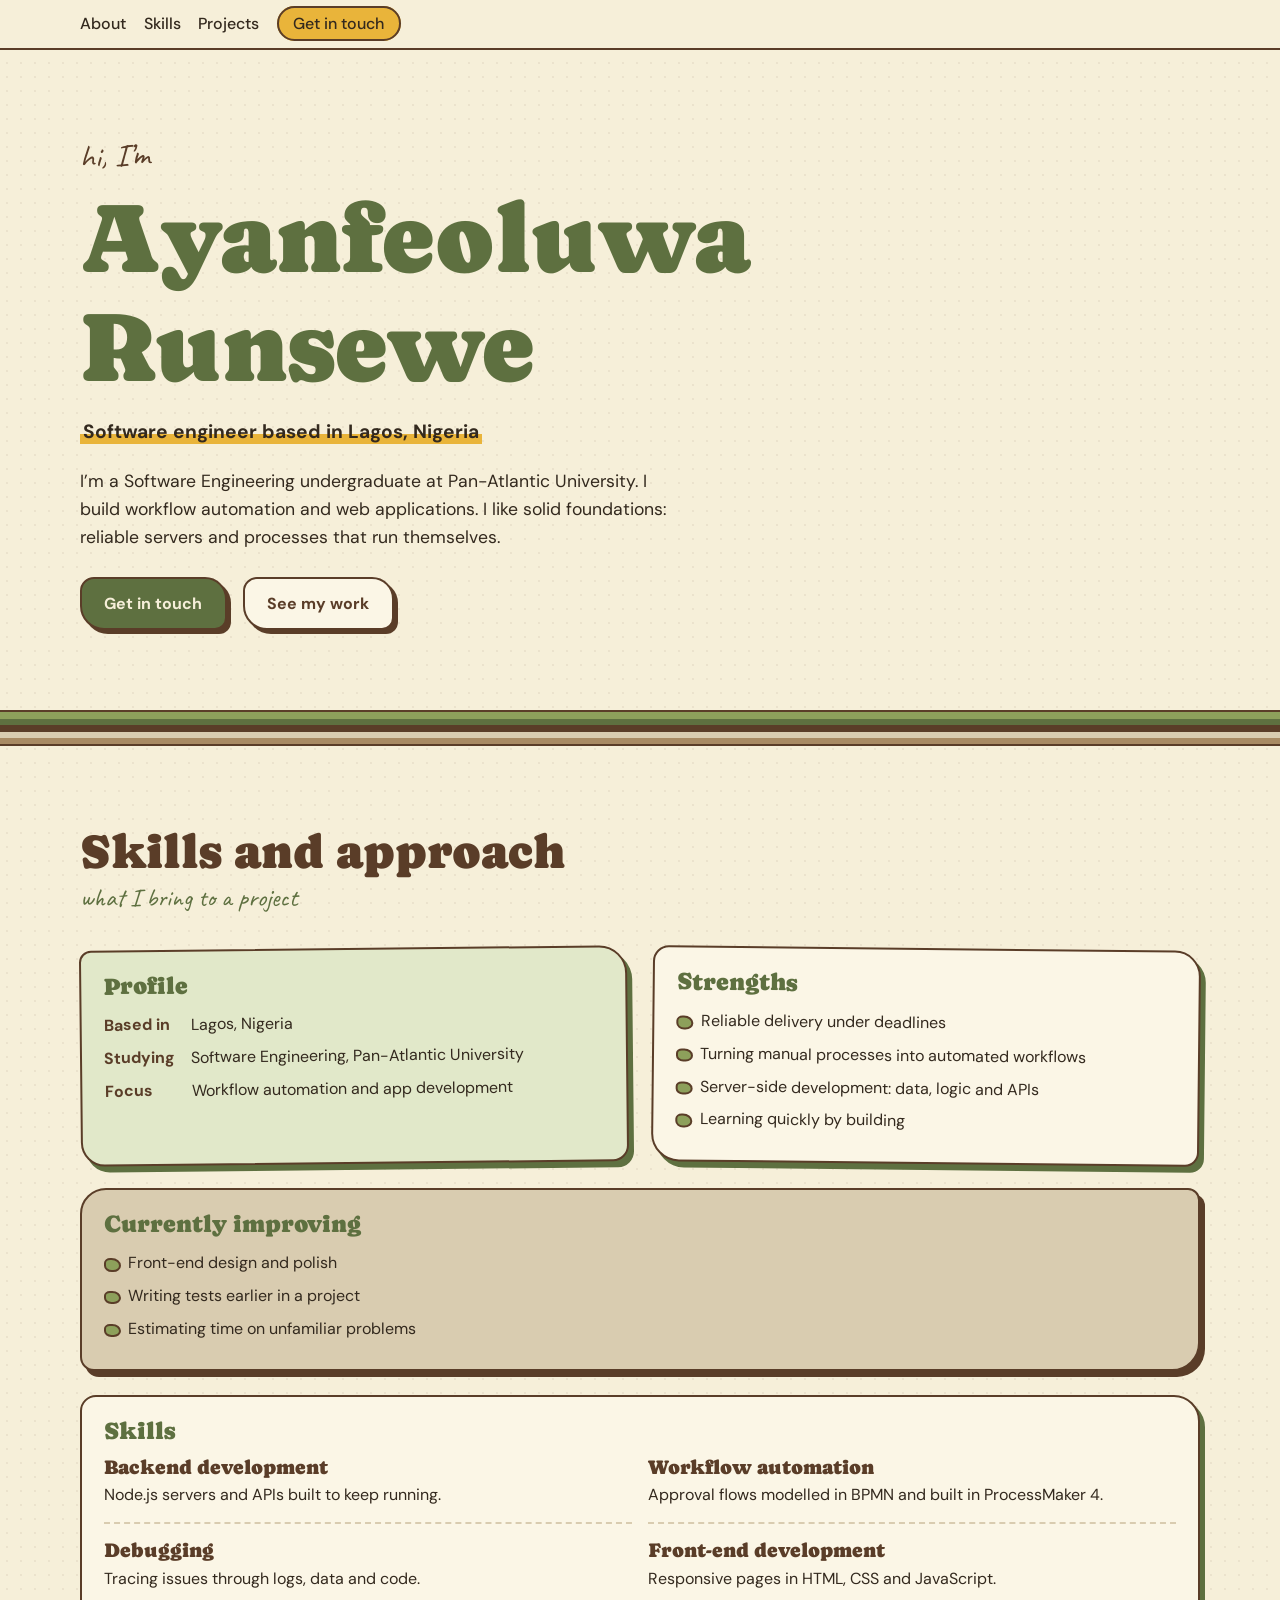
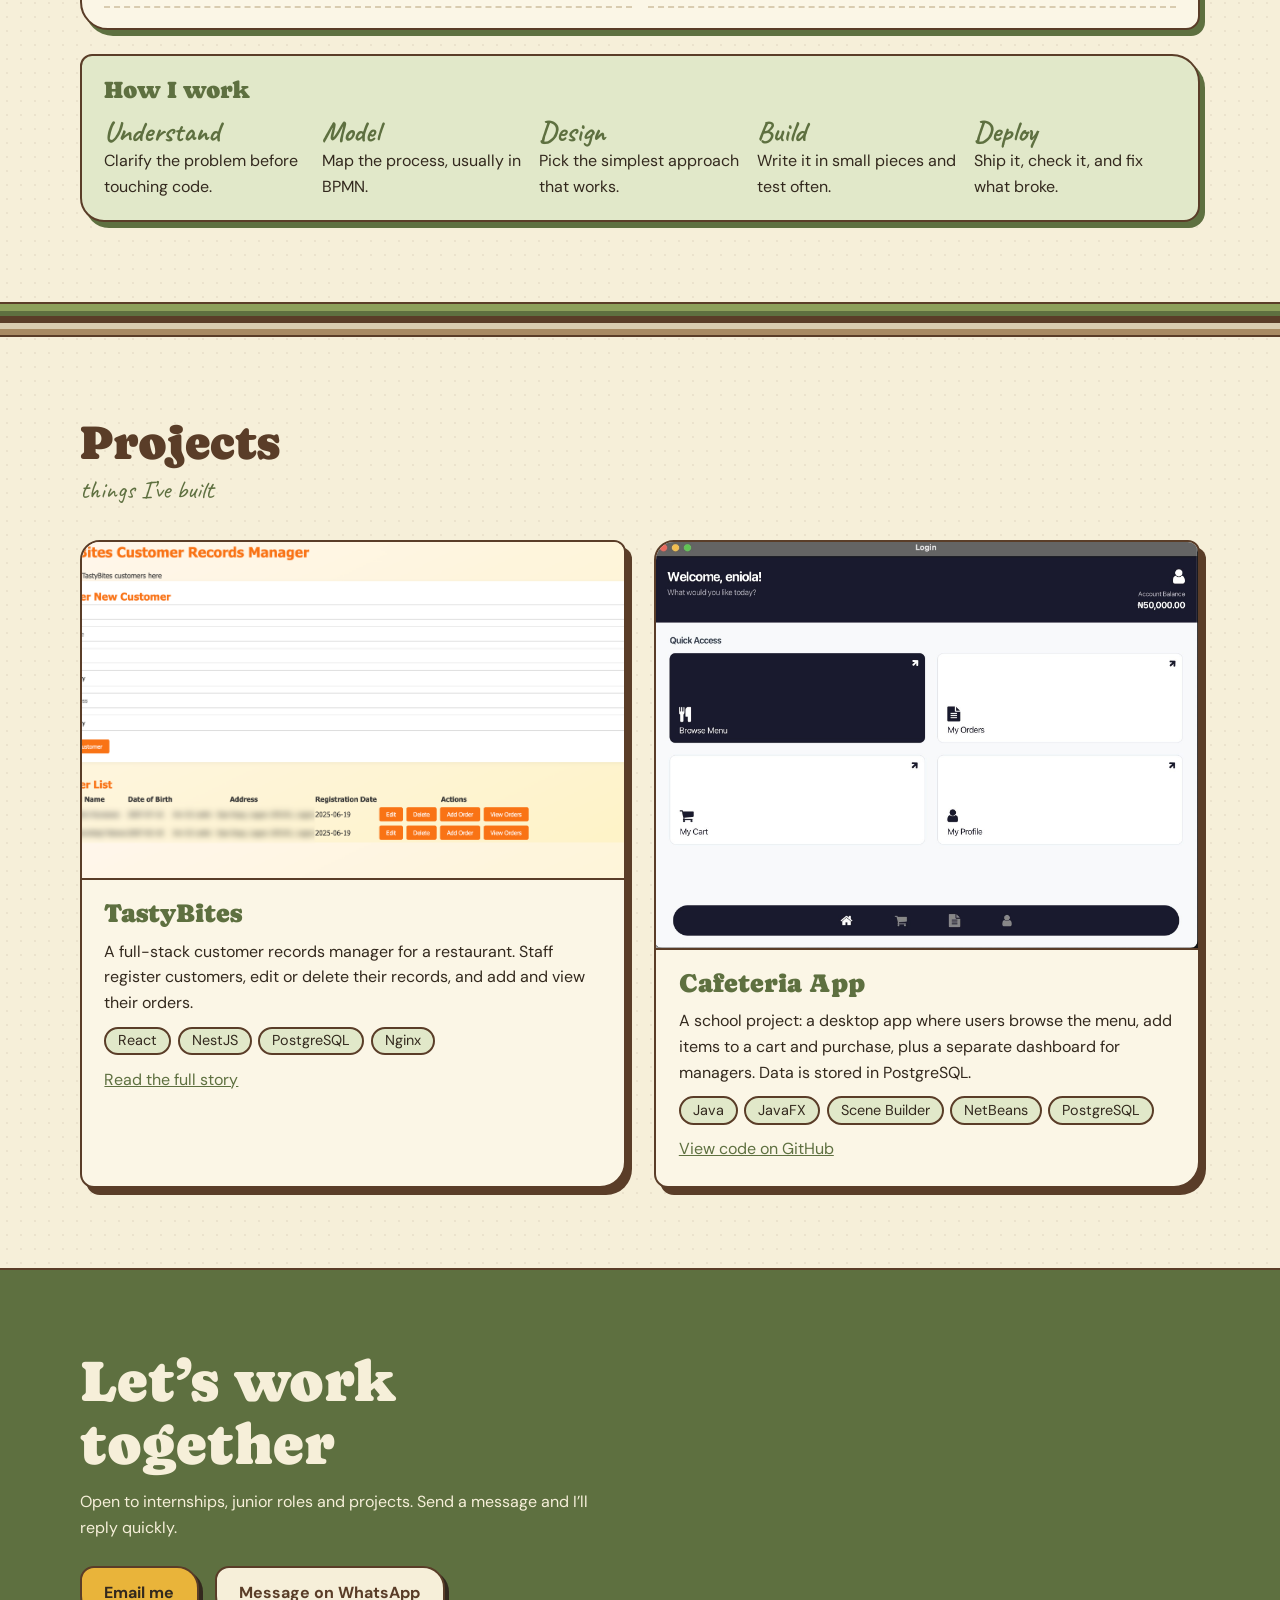
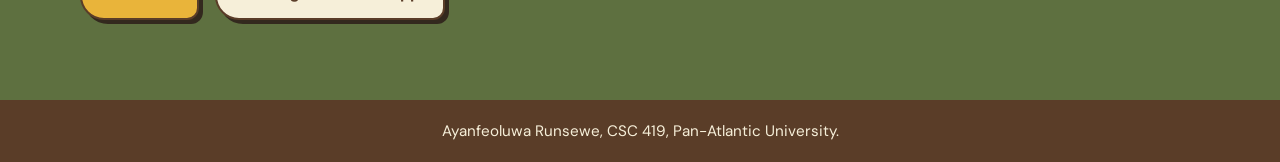
==== index.html @ df0db6f9 "Add project screenshots and update projects" ====
<!DOCTYPE html>
<html lang="en">
<head>
  <meta charset="UTF-8">
  <meta name="viewport" content="width=device-width, initial-scale=1.0">
  <title>Ayanfeoluwa Runsewe | Portfolio</title>
  <link rel="preconnect" href="https://fonts.googleapis.com">
  <link rel="preconnect" href="https://fonts.gstatic.com" crossorigin>
  <link href="https://fonts.googleapis.com/css2?family=Caprasimo&family=Caveat:wght@500;700&family=DM+Sans:wght@400;500;700&display=swap" rel="stylesheet">
  <link rel="stylesheet" href="css/style.css">
</head>
<body>
  <header class="site-header">
    <nav class="nav" aria-label="Main">
      <ul>
        <li><a href="#about">About</a></li>
        <li><a href="#skills">Skills</a></li>
        <li><a href="#projects">Projects</a></li>
        <li><a class="nav-cta" href="#contact">Get in touch</a></li>
      </ul>
    </nav>
  </header>

  <main id="top">
    <section id="about" class="hero">
      <p class="note">hi, I’m</p>
      <h1>Ayanfeoluwa Runsewe</h1>
      <p class="role"><span>Software engineer based in Lagos, Nigeria</span></p>
      <p class="lede">
        I’m a Software Engineering undergraduate at Pan-Atlantic University.
        I build workflow automation and web applications. I like solid
        foundations: reliable servers and processes that run themselves.
      </p>
      <div class="hero-actions">
        <a class="btn" href="#contact">Get in touch</a>
        <a class="btn btn-ghost" href="#projects">See my work</a>
      </div>
    </section>

    <div class="strata" aria-hidden="true"></div>

    <section id="skills">
      <h2 class="section-title">Skills and approach</h2>
      <p class="section-sub">what I bring to a project</p>

      <div class="grid">
        <article class="card moss">
          <h3>Profile</h3>
          <dl class="facts">
            <dt>Based in</dt><dd>Lagos, Nigeria</dd>
            <dt>Studying</dt><dd>Software Engineering, Pan-Atlantic University</dd>
            <dt>Focus</dt><dd>Workflow automation and app development</dd>
          </dl>
        </article>

        <article class="card">
          <h3>Strengths</h3>
          <ul class="bullets">
            <li>Reliable delivery under deadlines</li>
            <li>Turning manual processes into automated workflows</li>
            <li>Server-side development: data, logic and APIs</li>
            <li>Learning quickly by building</li>
          </ul>
        </article>

        <article class="card wide stone">
          <h3>Currently improving</h3>
          <ul class="bullets">
            <li>Front-end design and polish</li>
            <li>Writing tests earlier in a project</li>
            <li>Estimating time on unfamiliar problems</li>
          </ul>
        </article>

        <article class="card wide">
          <h3>Skills</h3>
          <ul class="moves">
            <li class="move"><h4>Backend development</h4><p>Node.js servers and APIs built to keep running.</p></li>
            <li class="move"><h4>Workflow automation</h4><p>Approval flows modelled in BPMN and built in ProcessMaker 4.</p></li>
            <li class="move"><h4>Debugging</h4><p>Tracing issues through logs, data and code.</p></li>
            <li class="move"><h4>Front-end development</h4><p>Responsive pages in HTML, CSS and JavaScript.</p></li>
          </ul>
        </article>

        <article class="card wide moss">
          <h3>How I work</h3>
          <ol class="steps">
            <li><b>Understand</b>Clarify the problem before touching code.</li>
            <li><b>Model</b>Map the process, usually in BPMN.</li>
            <li><b>Design</b>Pick the simplest approach that works.</li>
            <li><b>Build</b>Write it in small pieces and test often.</li>
            <li><b>Deploy</b>Ship it, check it, and fix what broke.</li>
          </ol>
        </article>
      </div>
    </section>

    <div class="strata" aria-hidden="true"></div>

    <section id="projects">
      <h2 class="section-title">Projects</h2>
      <p class="section-sub">things I’ve built</p>

      <div class="projects-grid">
        <article class="project">
          <div class="shot"><img src="images/tastybites-1.png" alt="TastyBites Customer Records Manager screen"></div>
          <div class="project-body">
            <h3>TastyBites</h3>
            <p>A full-stack customer records manager for a restaurant. Staff register customers, edit or delete their records, and add and view their orders.</p>
            <ul class="stack"><li>React</li><li>NestJS</li><li>PostgreSQL</li><li>Nginx</li></ul>
            <a href="project.html">Read the full story</a>
          </div>
        </article>

        <article class="project">
          <div class="shot"><img src="images/cafeteria-app.jpg" alt="Cafeteria app home screen with menu, cart, orders and profile"></div>
          <div class="project-body">
            <h3>Cafeteria App</h3>
            <p>A school project: a desktop app where users browse the menu, add items to a cart and purchase, plus a separate dashboard for managers. Data is stored in PostgreSQL.</p>
            <ul class="stack"><li>Java</li><li>JavaFX</li><li>Scene Builder</li><li>NetBeans</li><li>PostgreSQL</li></ul>
            <a href="https://github.com/arunsewe/cafeteriaapp" target="_blank" rel="noopener">View code on GitHub</a>
          </div>
        </article>
      </div>
    </section>

    <section id="contact" class="contact">
      <h2>Let’s work together</h2>
      <p>Open to internships, junior roles and projects. Send a message and I’ll reply quickly.</p>
      <div class="hero-actions">
        <a class="btn" href="mailto:ayanferunsewe@gmail.com">Email me</a>
        <a class="btn btn-ghost" href="https://wa.me/2348055273436" target="_blank" rel="noopener">Message on WhatsApp</a>
      </div>
    </section>
  </main>

  <footer>
    <p>Ayanfeoluwa Runsewe, CSC 419, Pan-Atlantic University.</p>
  </footer>

  <script src="js/main.js"></script>
</body>
</html>
---- css/style.css ----
:root {
  --cream: #f6efd9;
  --paper: #fbf6e6;
  --matcha: #8da05b;
  --moss: #5e7040;
  --moss-pale: #e1e8c9;
  --soil: #5a3d28;
  --stone: #d9ccb0;
  --marigold: #e9b43a;
  --ink: #33291e;

  --font-display: "Caprasimo", serif;
  --font-body: "DM Sans", sans-serif;
  --font-note: "Caveat", cursive;
  --gutter: clamp(1rem, 5vw, 3rem);
}

* { box-sizing: border-box; margin: 0; padding: 0; }
html { scroll-behavior: smooth; scroll-padding-top: 4.5rem; }
body {
  background-color: var(--cream);
  background-image: radial-gradient(rgba(90, 61, 40, 0.07) 1px, transparent 1.4px);
  background-size: 14px 14px;
  color: var(--ink);
  font-family: var(--font-body);
  line-height: 1.6;
}
img { max-width: 100%; display: block; }
ul, ol { list-style: none; }
a { color: var(--moss); }
:focus-visible { outline: 3px solid var(--marigold); outline-offset: 3px; }
h1, h2, h3, h4 { font-family: var(--font-display); font-weight: 400; line-height: 1.1; overflow-wrap: anywhere; }

section { padding: clamp(2.5rem, 7vw, 5rem) max(var(--gutter), calc((100% - 70rem) / 2)); }

/* navigation */
.site-header { position: sticky; top: 0; z-index: 10; background: var(--cream); border-bottom: 2.5px solid var(--soil); }
.nav { display: flex; flex-wrap: wrap; align-items: center; justify-content: flex-start; gap: 0.5rem 1rem; padding: 0.7rem max(var(--gutter), calc((100% - 70rem) / 2)); }
.nav ul { display: flex; flex-wrap: wrap; align-items: center; gap: 0.3rem 1.1rem; }
.nav a { color: var(--ink); text-decoration: none; font-weight: 500; }
.nav a:hover { color: var(--moss); }
.nav .nav-cta { background: var(--marigold); border: 2px solid var(--soil); border-radius: 999px; padding: 0.3rem 0.9rem; }
.nav .nav-cta:hover { background: var(--matcha); color: var(--ink); }

/* buttons */
.btn {
  display: inline-block; padding: 0.75rem 1.4rem; background: var(--moss); color: var(--cream);
  border: 2.5px solid var(--soil); border-radius: 14px 22px 12px 24px; box-shadow: 4px 4px 0 var(--soil);
  font-weight: 700; text-decoration: none; transition: transform 0.15s, box-shadow 0.15s;
}
.btn:hover { transform: translate(2px, 2px); box-shadow: 2px 2px 0 var(--soil); }
.btn-ghost { background: var(--paper); color: var(--soil); }
.hero-actions { display: flex; flex-wrap: wrap; gap: 1rem; margin-top: 1.6rem; }

/* hero */
.hero .note { display: inline-block; font-family: var(--font-note); font-size: 2rem; color: var(--soil); transform: rotate(-2deg); }
.hero h1 { font-size: clamp(2.4rem, 10vw, 6.2rem); color: var(--moss); margin: 0.2rem 0 0.9rem; text-wrap: balance; }
.role { font-size: 1.2rem; font-weight: 700; }
.role span { background: linear-gradient(transparent 58%, var(--marigold) 58%); padding: 0 0.2rem; }
.lede { max-width: 38rem; margin-top: 1.2rem; font-size: 1.1rem; }

/* soil layers divider */
.strata {
  height: 2.2rem; border-block: 2.5px solid var(--soil);
  background: linear-gradient(var(--matcha) 0 22%, var(--moss) 22% 40%, var(--soil) 40% 62%, var(--stone) 62% 80%, #a88a63 80% 100%);
}

/* section headings */
.section-title { font-size: clamp(1.9rem, 6vw, 3rem); color: var(--soil); }
.section-sub { font-family: var(--font-note); font-size: 1.6rem; color: var(--moss); margin-bottom: 1.8rem; }

/* field guide cards */
.grid { display: grid; grid-template-columns: 1fr; gap: 1.5rem; }
.card {
  background: var(--paper); border: 2.5px solid var(--soil); border-radius: 16px 26px 14px 28px;
  box-shadow: 5px 6px 0 var(--moss); padding: 1.3rem 1.4rem;
}
.card.moss { background: var(--moss-pale); border-radius: 12px 28px 16px 24px; }
.card.stone { background: var(--stone); border-radius: 26px 12px 28px 14px; box-shadow: 5px 6px 0 var(--soil); }
.card h3 { font-size: 1.5rem; color: var(--moss); margin-bottom: 0.8rem; }

.facts { display: grid; grid-template-columns: auto 1fr; gap: 0.45rem 1rem; }
.facts dt { font-weight: 700; color: var(--soil); }
.facts dd { overflow-wrap: anywhere; }

.bullets li { position: relative; padding-left: 1.5rem; margin-bottom: 0.45rem; }
.bullets li::before {
  content: ""; position: absolute; left: 0; top: 0.5em; width: 0.8rem; height: 0.6rem;
  background: var(--matcha); border: 2px solid var(--soil); border-radius: 40% 60% 50% 50%;
}


.moves { display: grid; gap: 1rem; }
.move { border-bottom: 2px dashed var(--stone); padding-bottom: 0.9rem; }
.move h4 { font-size: 1.25rem; color: var(--soil); margin-bottom: 0.2rem; }

.steps { display: grid; grid-template-columns: repeat(auto-fit, minmax(9.5rem, 1fr)); gap: 1rem; }
.steps b { display: block; font-family: var(--font-note); font-size: 1.8rem; color: var(--moss); line-height: 1.1; }

/* projects */
.projects-grid { display: grid; grid-template-columns: 1fr; gap: 1.8rem; }
.project {
  display: flex; flex-direction: column; overflow: hidden; background: var(--paper);
  border: 2.5px solid var(--soil); border-radius: 20px 12px 26px 14px; box-shadow: 6px 7px 0 var(--soil);
}
.shot { aspect-ratio: 16 / 10; background: var(--moss-pale); border-bottom: 2.5px solid var(--soil); }
.shot img { width: 100%; height: 100%; object-fit: cover; }
.project-body { display: grid; align-content: start; gap: 0.7rem; padding: 1.2rem 1.4rem 1.5rem; }
.project-body h3 { font-size: 1.6rem; color: var(--moss); }
.stack { display: flex; flex-wrap: wrap; gap: 0.4rem; }
.stack li { background: var(--moss-pale); border: 2px solid var(--soil); border-radius: 999px; padding: 0.05rem 0.75rem; font-size: 0.9rem; }

/* contact and footer */
.contact { background: var(--moss); color: var(--cream); border-top: 2.5px solid var(--soil); }
.contact h2 { font-size: clamp(2rem, 7vw, 3.6rem); max-width: 16ch; }
.contact p { max-width: 34rem; margin-top: 0.8rem; }
.contact .btn { background: var(--marigold); color: var(--ink); box-shadow: 4px 4px 0 var(--ink); }
.contact .btn:hover { box-shadow: 2px 2px 0 var(--ink); }
.contact .btn-ghost { background: var(--cream); color: var(--soil); }
footer { background: var(--soil); color: var(--cream); padding: 1.2rem var(--gutter); text-align: center; font-size: 0.95rem; }

/* tablet and desktop */
@media (min-width: 760px) {
  .grid, .moves, .projects-grid { grid-template-columns: repeat(2, 1fr); }
  .card.wide { grid-column: 1 / -1; }
  .grid .card:nth-child(odd) { transform: rotate(-0.6deg); }
  .grid .card:nth-child(even) { transform: rotate(0.6deg); }
  .grid .card.wide { transform: none; }
}

@media (prefers-reduced-motion: reduce) {
  html { scroll-behavior: auto; }
  .btn { transition: none; }
}

/* project details page */
.back { display: inline-block; margin-bottom: 1rem; font-weight: 700; }
.detail-hero h1 { font-size: clamp(2.2rem, 8vw, 4.5rem); }
.shots { display: grid; grid-template-columns: repeat(auto-fit, minmax(16rem, 1fr)); gap: 1.6rem; margin-top: 1.4rem; }
.shots figure { overflow: hidden; background: var(--paper); border: 2.5px solid var(--soil); border-radius: 18px 12px 22px 14px; box-shadow: 5px 6px 0 var(--soil); }
.shots figcaption { padding: 0.6rem 1rem; font-family: var(--font-note); font-size: 1.5rem; color: var(--soil); }
.card p { max-width: 60ch; }
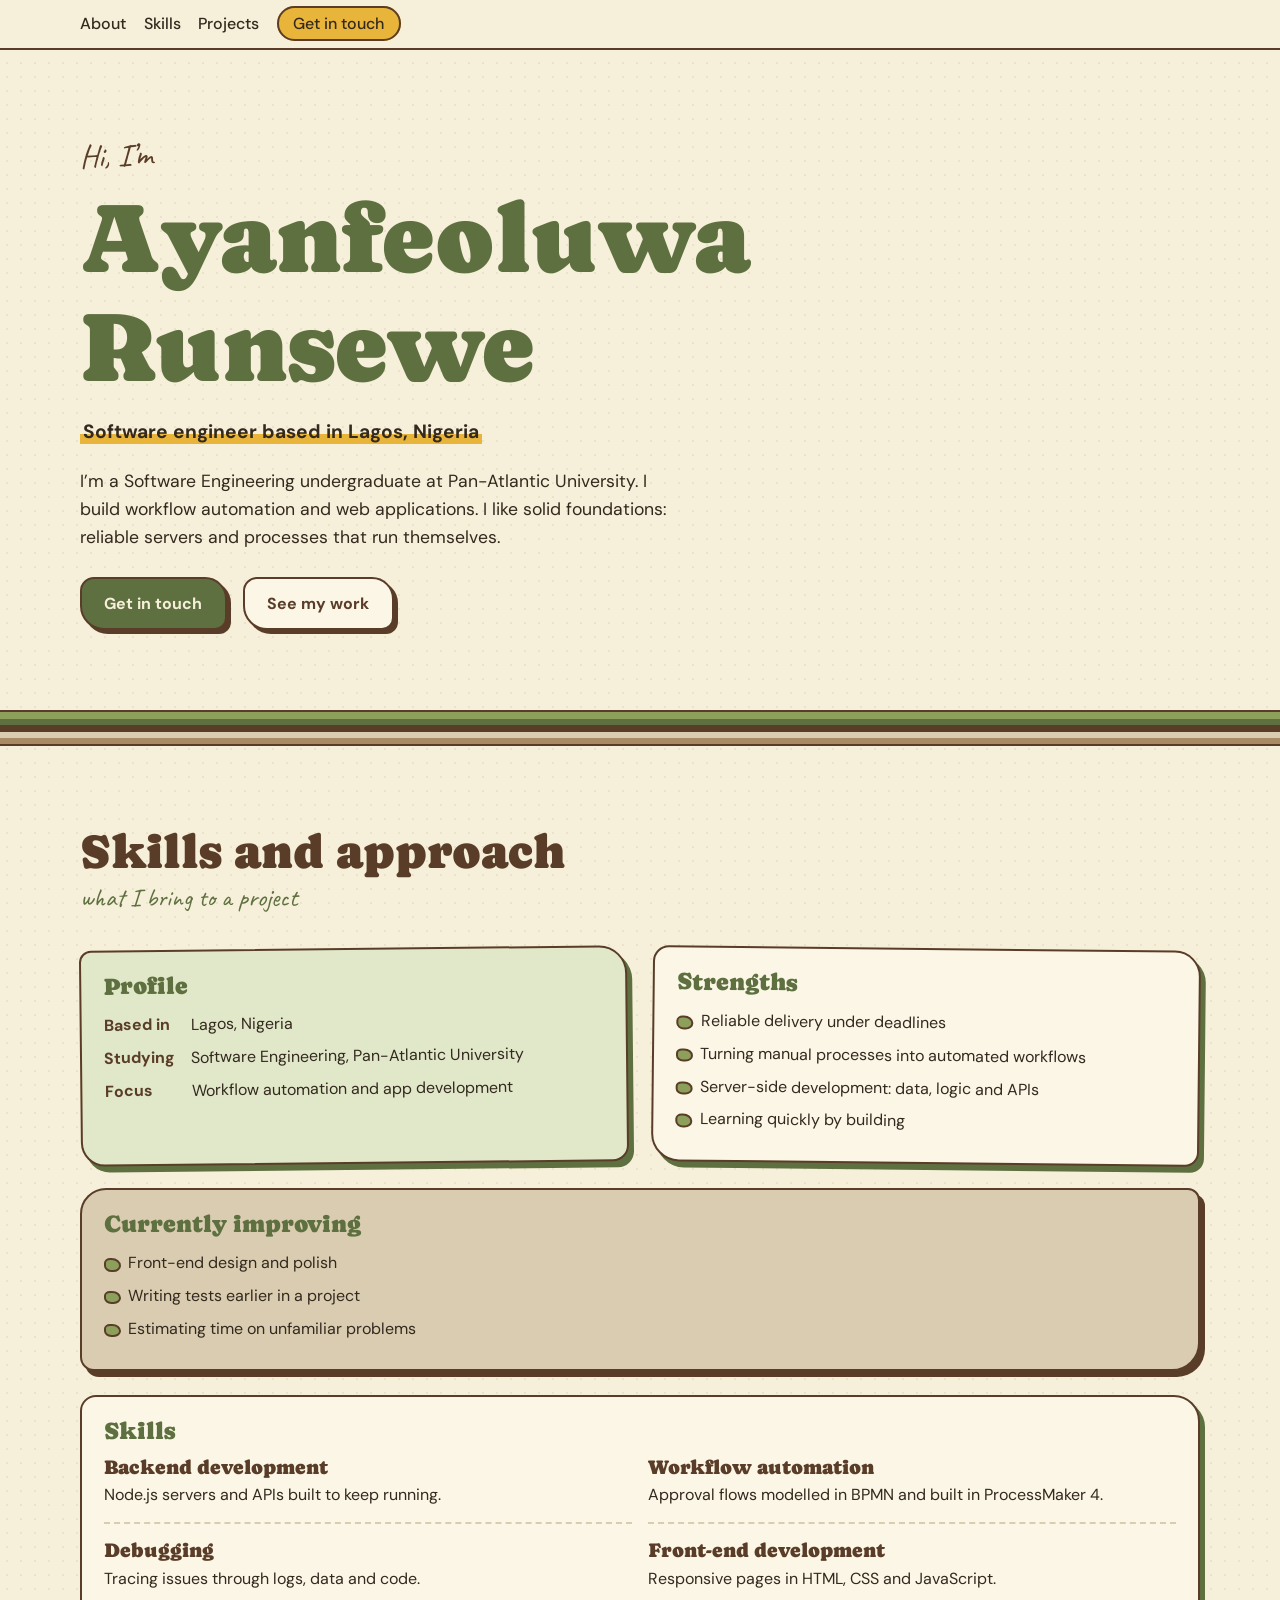
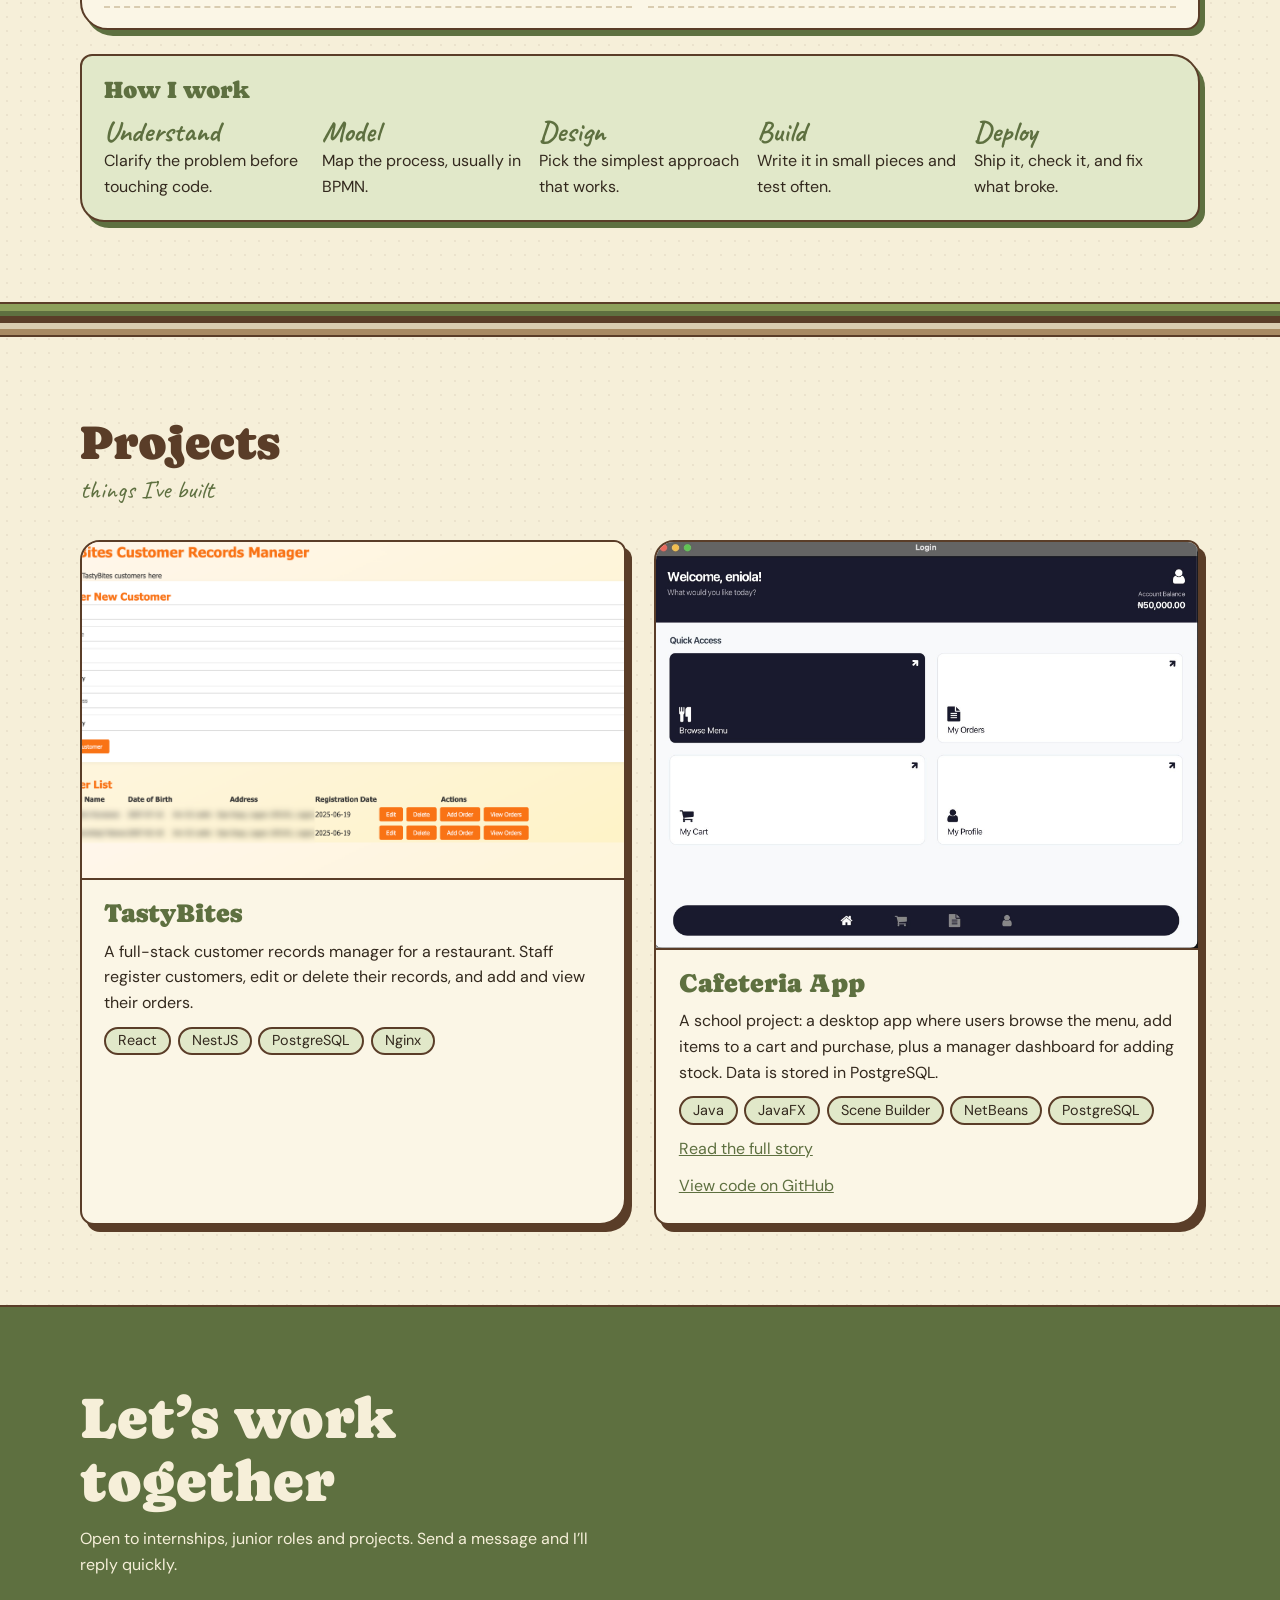
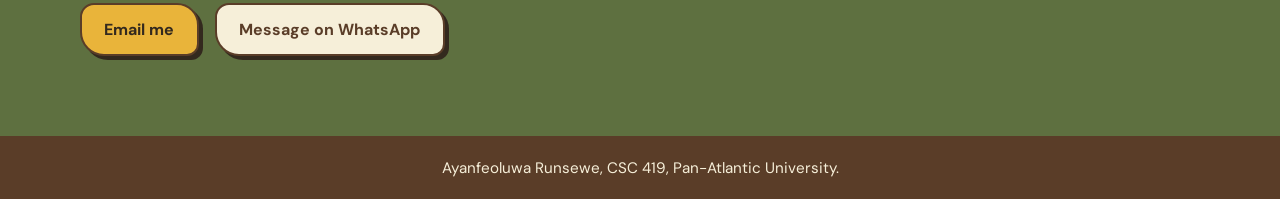
==== commit f22f5398: "update" ====
--- a/index.html
+++ b/index.html
@@ -23,7 +23,7 @@
 
   <main id="top">
     <section id="about" class="hero">
-      <p class="note">hi, I’m</p>
+      <p class="note">Hi, I’m</p>
       <h1>Ayanfeoluwa Runsewe</h1>
       <p class="role"><span>Software engineer based in Lagos, Nigeria</span></p>
       <p class="lede">
@@ -108,7 +108,6 @@
             <h3>TastyBites</h3>
             <p>A full-stack customer records manager for a restaurant. Staff register customers, edit or delete their records, and add and view their orders.</p>
             <ul class="stack"><li>React</li><li>NestJS</li><li>PostgreSQL</li><li>Nginx</li></ul>
-            <a href="project.html">Read the full story</a>
           </div>
         </article>
 
@@ -116,8 +115,9 @@
           <div class="shot"><img src="images/cafeteria-app.jpg" alt="Cafeteria app home screen with menu, cart, orders and profile"></div>
           <div class="project-body">
             <h3>Cafeteria App</h3>
-            <p>A school project: a desktop app where users browse the menu, add items to a cart and purchase, plus a separate dashboard for managers. Data is stored in PostgreSQL.</p>
+            <p>A school project: a desktop app where users browse the menu, add items to a cart and purchase, plus a manager dashboard for adding stock. Data is stored in PostgreSQL.</p>
             <ul class="stack"><li>Java</li><li>JavaFX</li><li>Scene Builder</li><li>NetBeans</li><li>PostgreSQL</li></ul>
+            <a href="project.html">Read the full story</a>
             <a href="https://github.com/arunsewe/cafeteriaapp" target="_blank" rel="noopener">View code on GitHub</a>
           </div>
         </article>
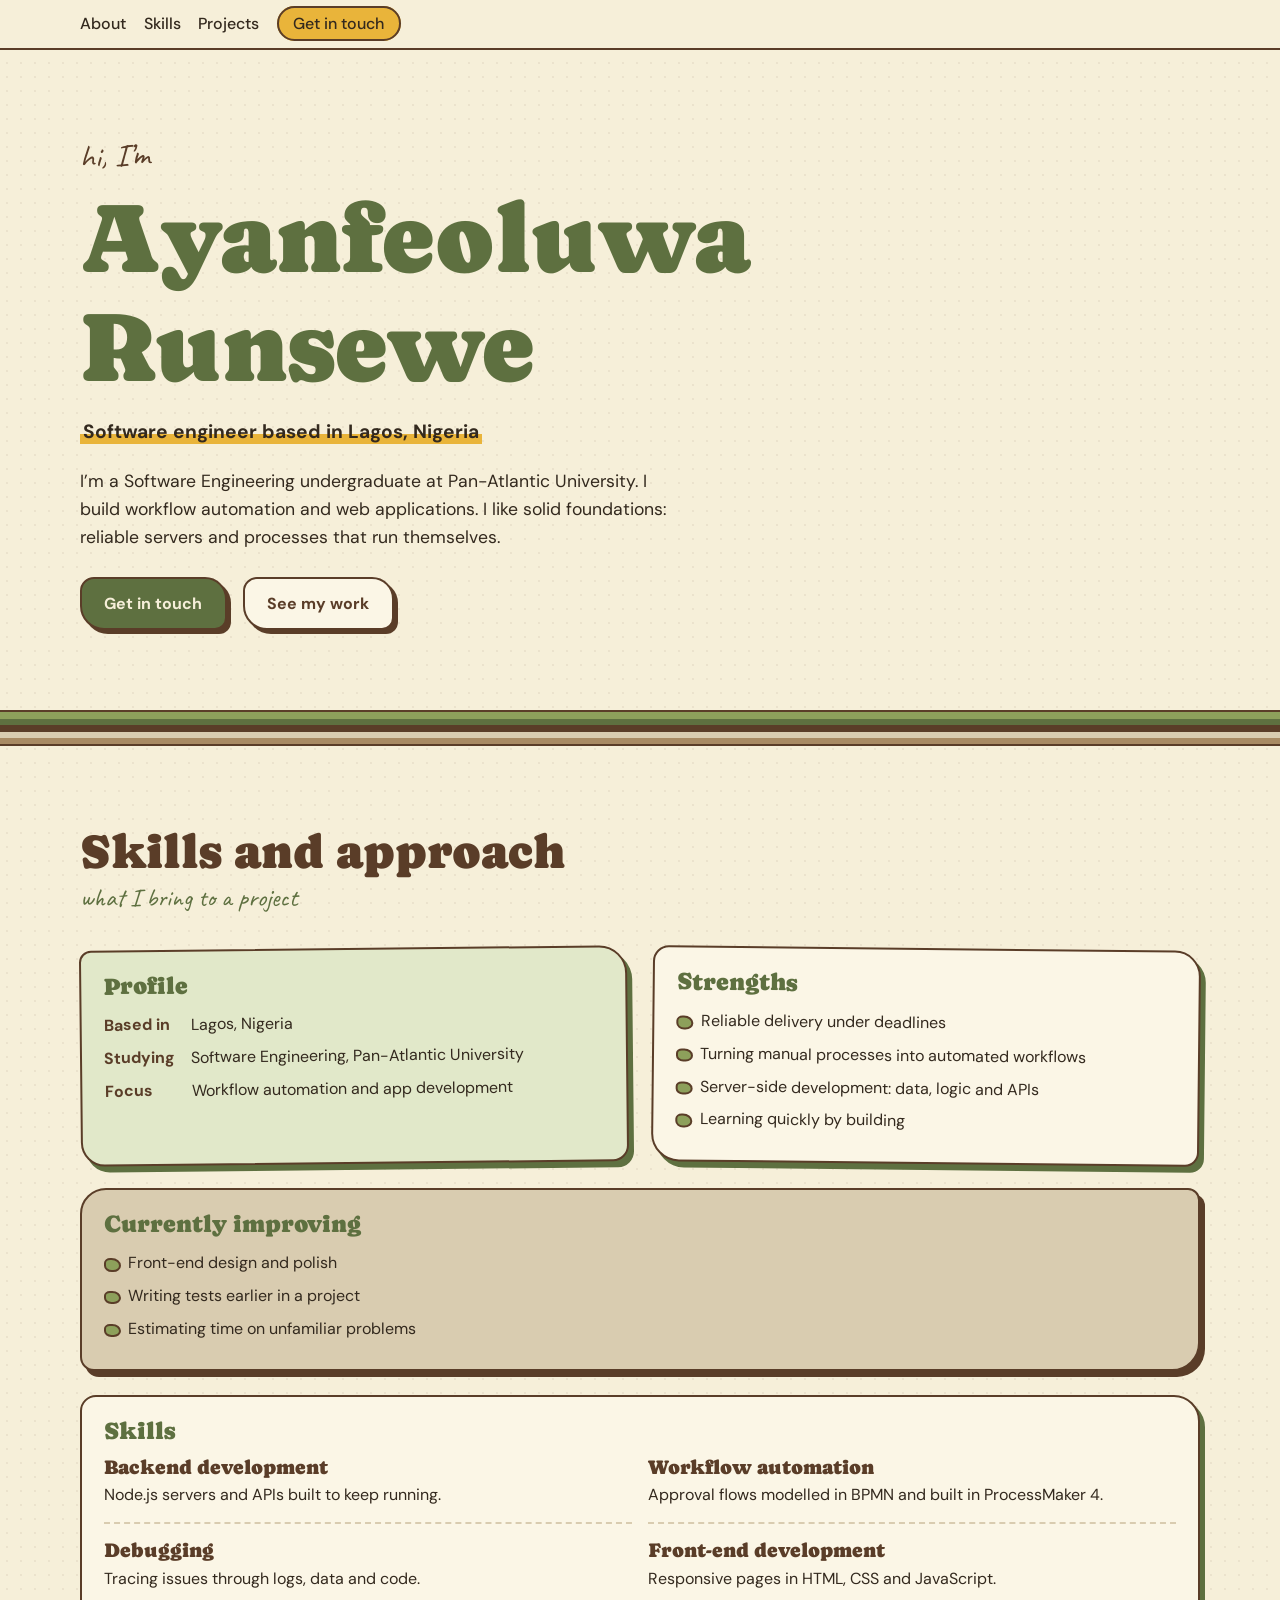
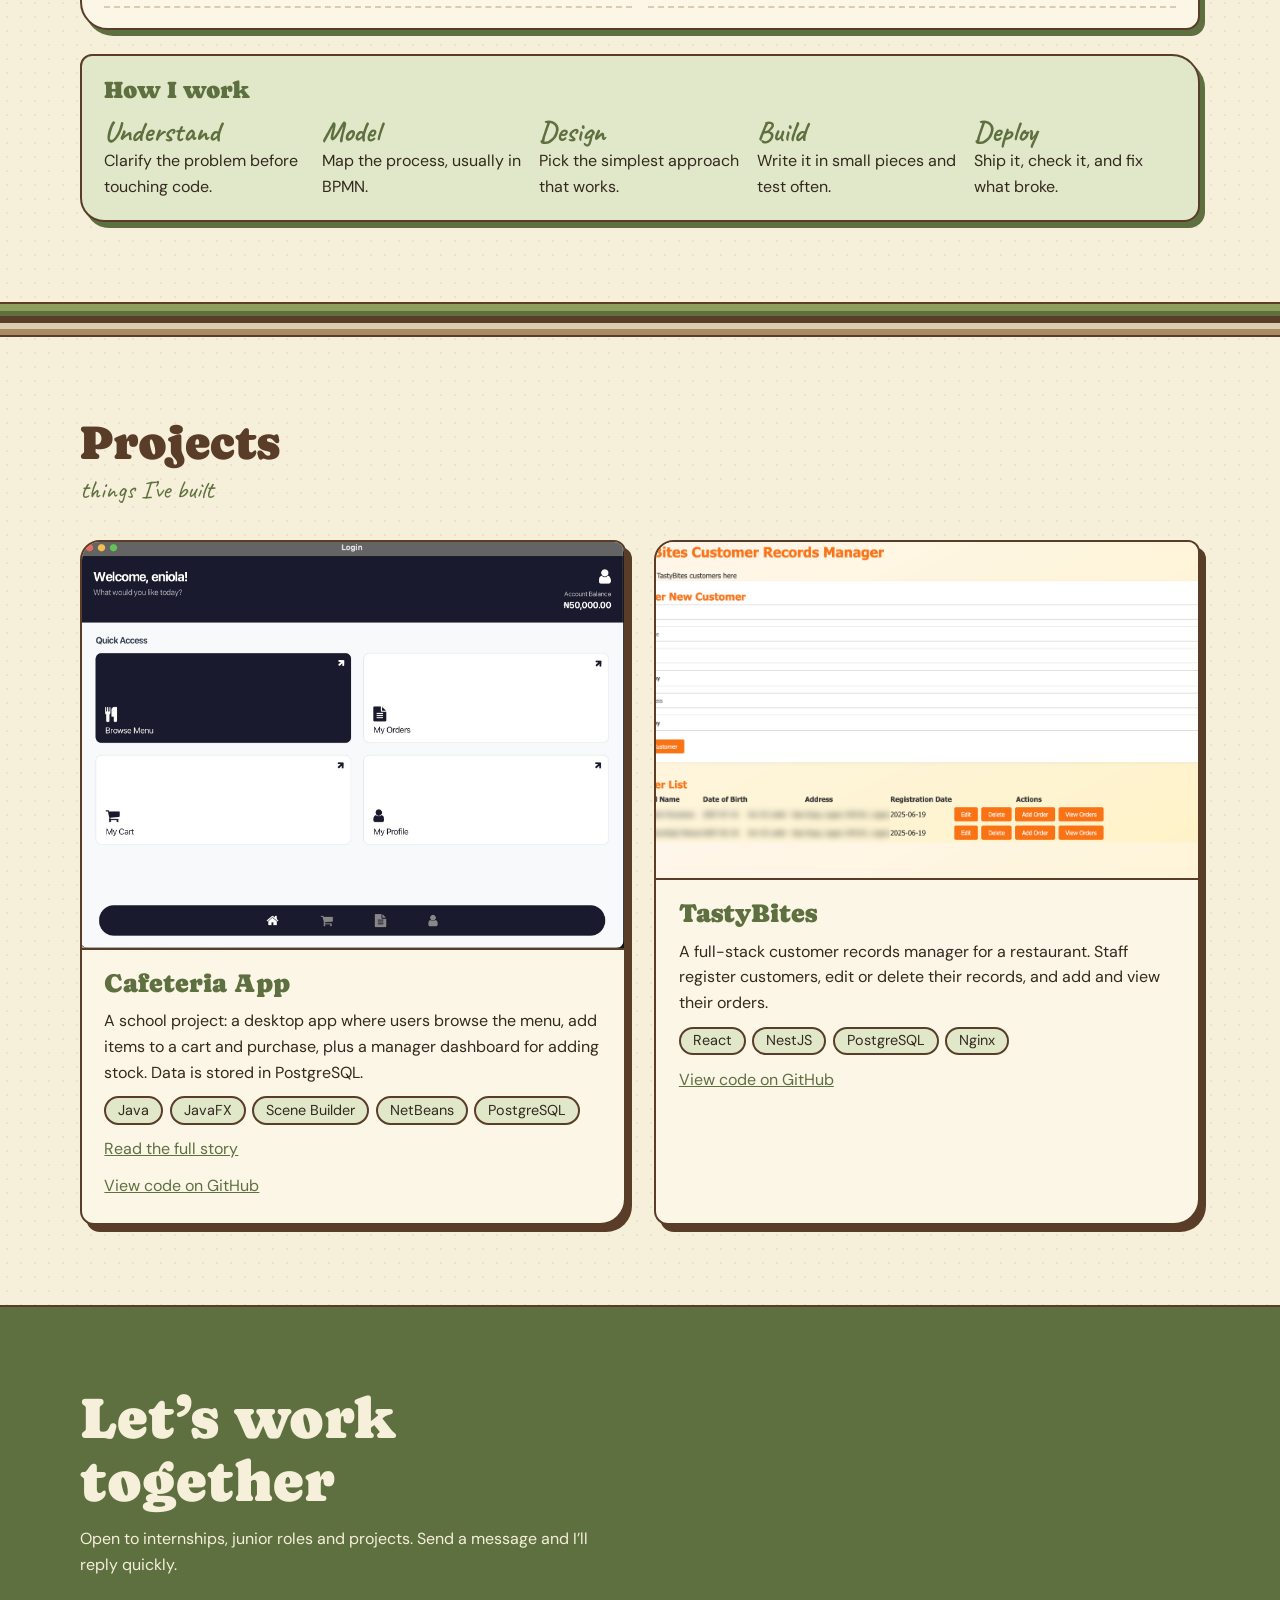
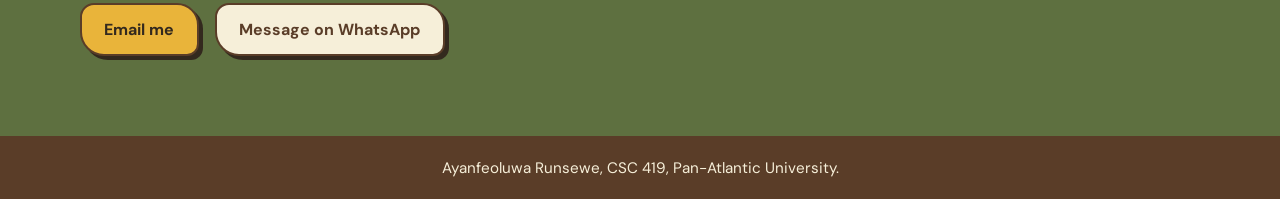
==== commit dc0c5273: "another update" ====
--- a/index.html
+++ b/index.html
@@ -23,7 +23,7 @@
 
   <main id="top">
     <section id="about" class="hero">
-      <p class="note">Hi, I’m</p>
+      <p class="note">hi, I’m</p>
       <h1>Ayanfeoluwa Runsewe</h1>
       <p class="role"><span>Software engineer based in Lagos, Nigeria</span></p>
       <p class="lede">
@@ -103,15 +103,6 @@
 
       <div class="projects-grid">
         <article class="project">
-          <div class="shot"><img src="images/tastybites-1.png" alt="TastyBites Customer Records Manager screen"></div>
-          <div class="project-body">
-            <h3>TastyBites</h3>
-            <p>A full-stack customer records manager for a restaurant. Staff register customers, edit or delete their records, and add and view their orders.</p>
-            <ul class="stack"><li>React</li><li>NestJS</li><li>PostgreSQL</li><li>Nginx</li></ul>
-          </div>
-        </article>
-
-        <article class="project">
           <div class="shot"><img src="images/cafeteria-app.jpg" alt="Cafeteria app home screen with menu, cart, orders and profile"></div>
           <div class="project-body">
             <h3>Cafeteria App</h3>
@@ -119,6 +110,16 @@
             <ul class="stack"><li>Java</li><li>JavaFX</li><li>Scene Builder</li><li>NetBeans</li><li>PostgreSQL</li></ul>
             <a href="project.html">Read the full story</a>
             <a href="https://github.com/arunsewe/cafeteriaapp" target="_blank" rel="noopener">View code on GitHub</a>
+          </div>
+        </article>
+
+        <article class="project">
+          <div class="shot"><img src="images/tastybites-1.png" alt="TastyBites Customer Records Manager screen"></div>
+          <div class="project-body">
+            <h3>TastyBites</h3>
+            <p>A full-stack customer records manager for a restaurant. Staff register customers, edit or delete their records, and add and view their orders.</p>
+            <ul class="stack"><li>React</li><li>NestJS</li><li>PostgreSQL</li><li>Nginx</li></ul>
+            <a href="https://github.com/arunsewe/tastybites" target="_blank" rel="noopener">View code on GitHub</a>
           </div>
         </article>
       </div>
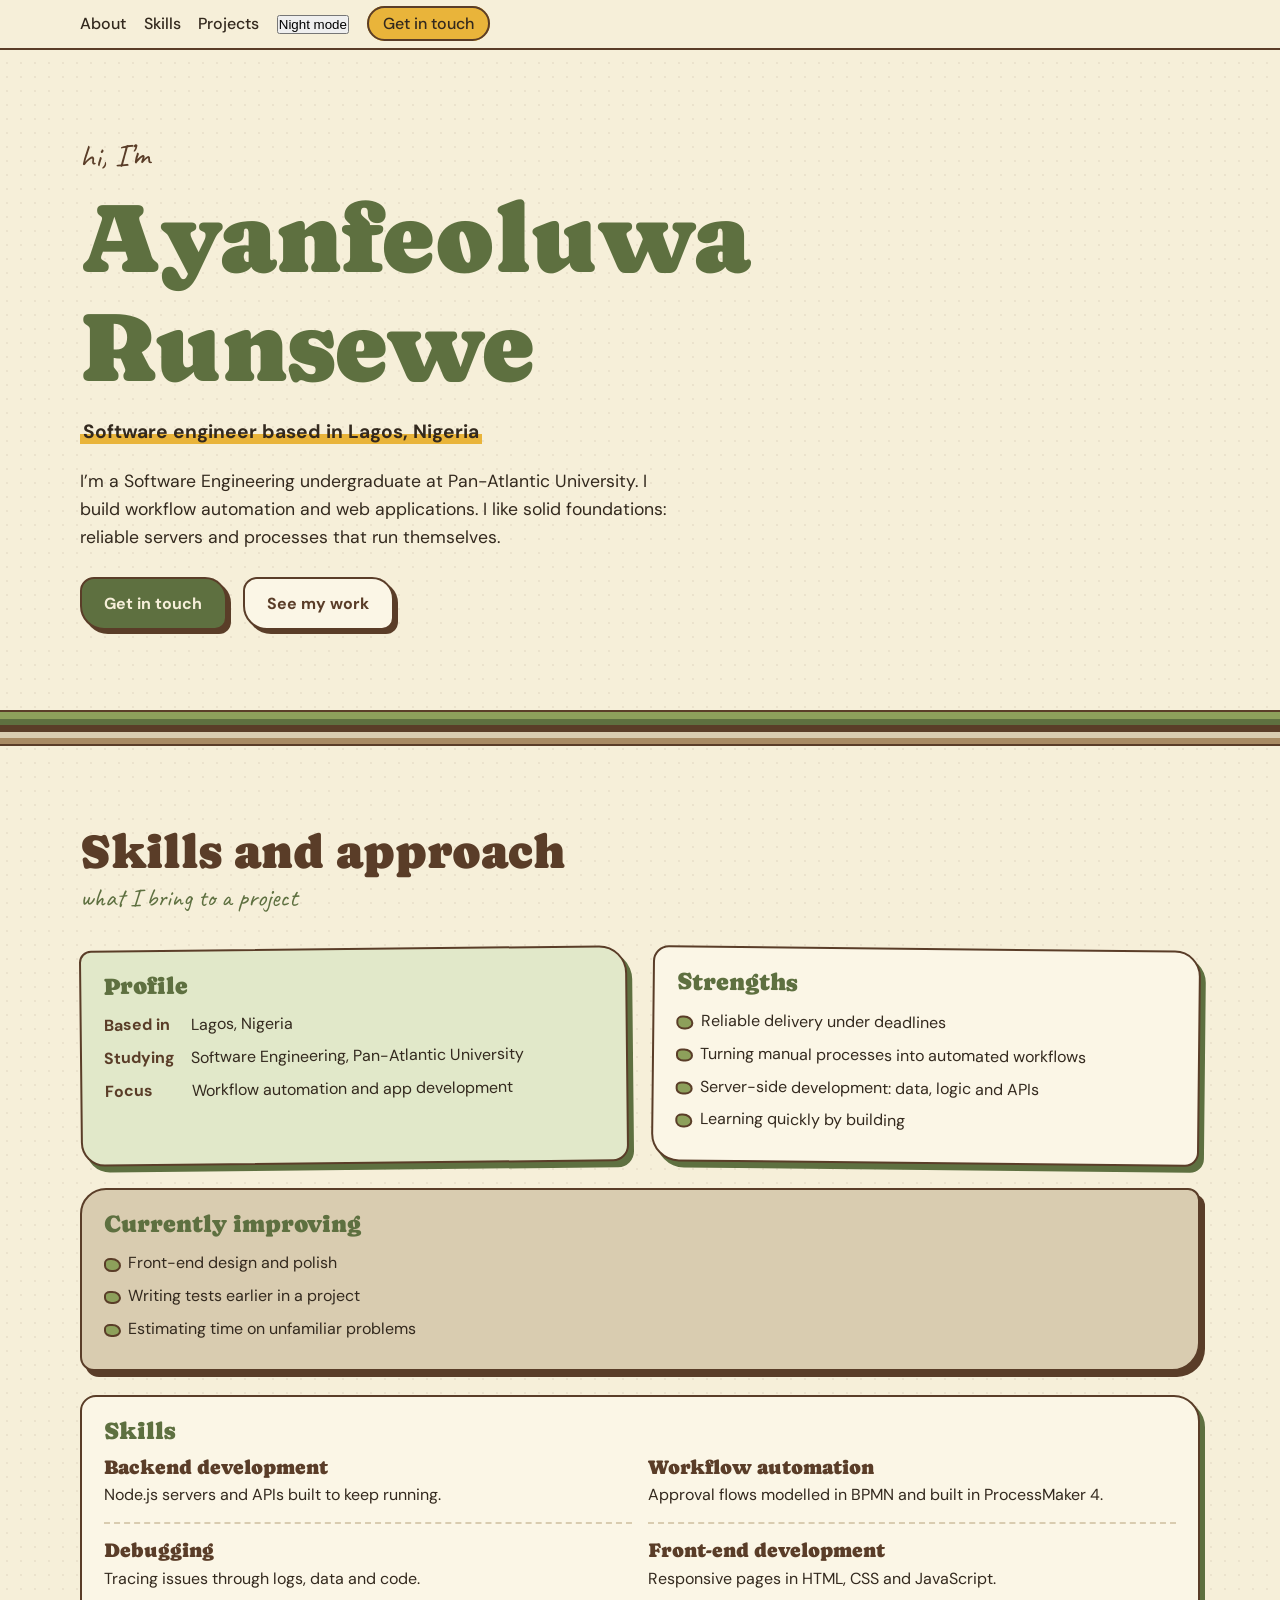
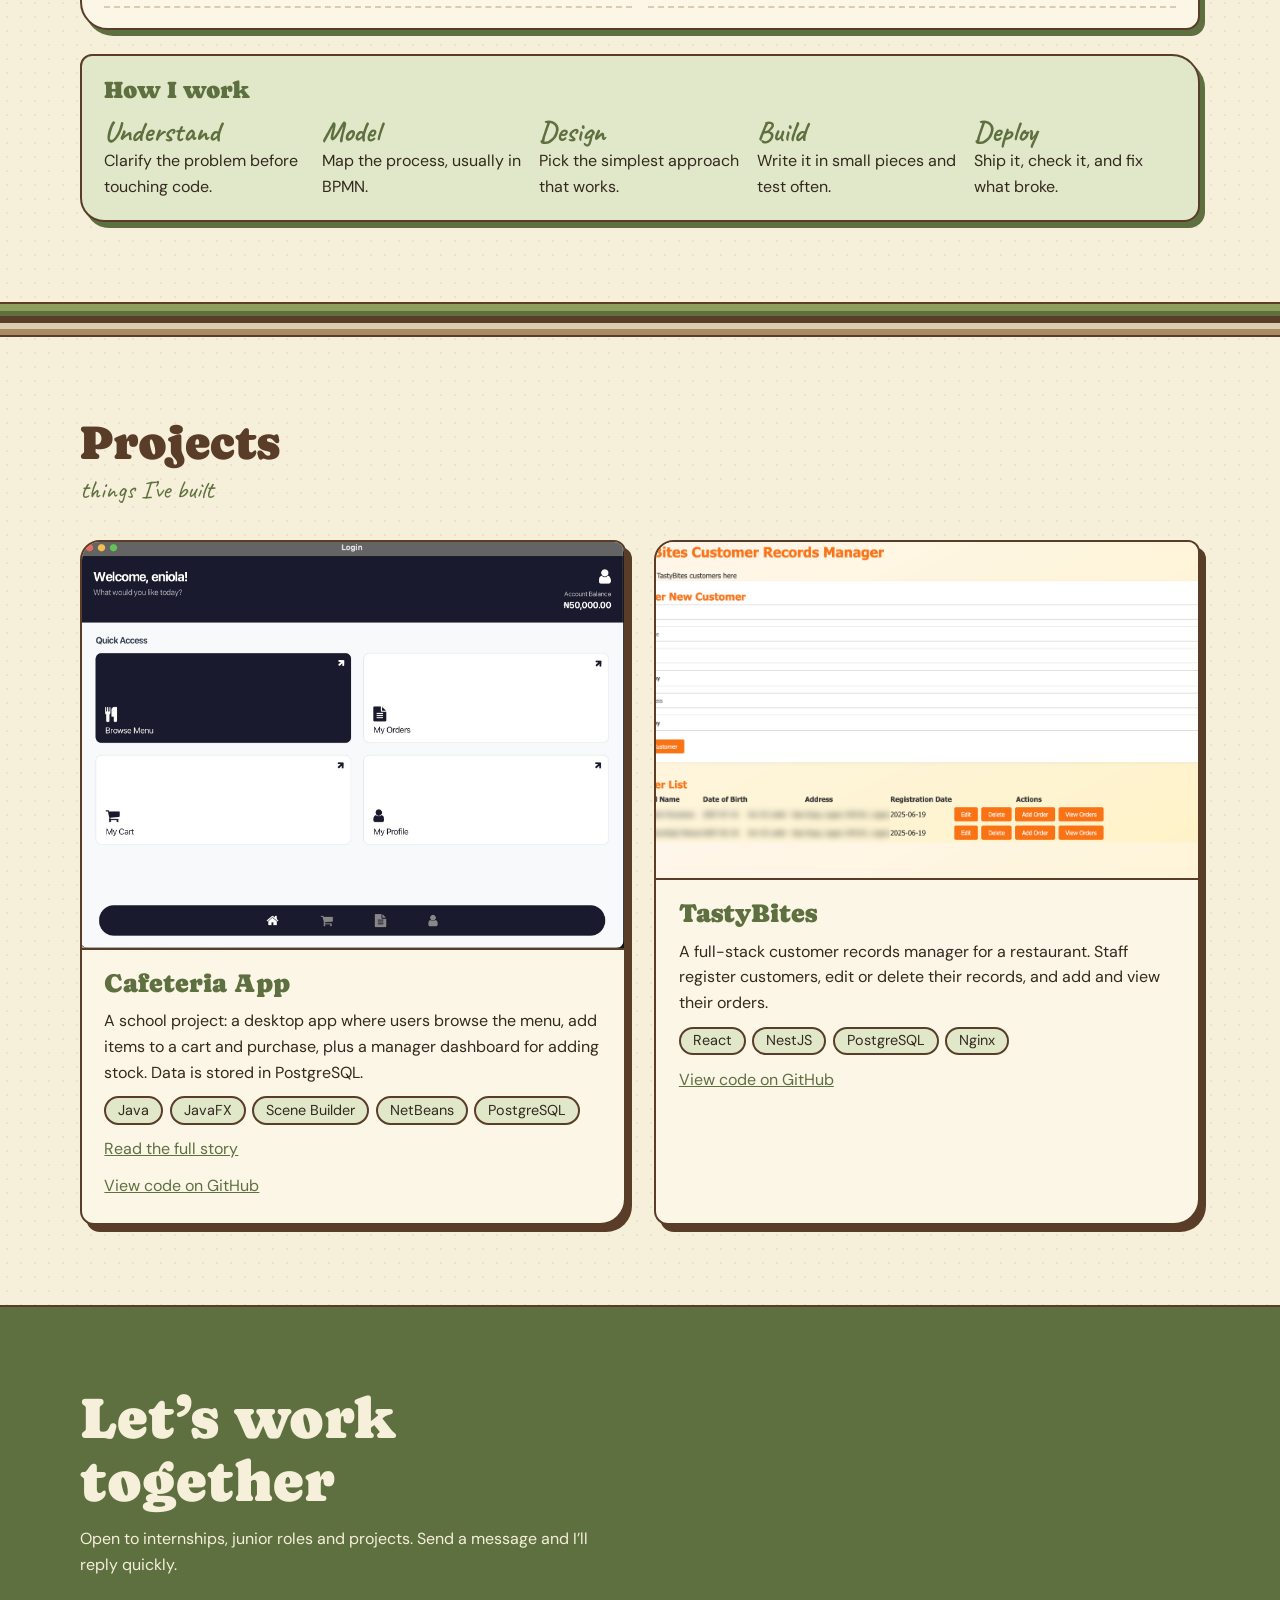
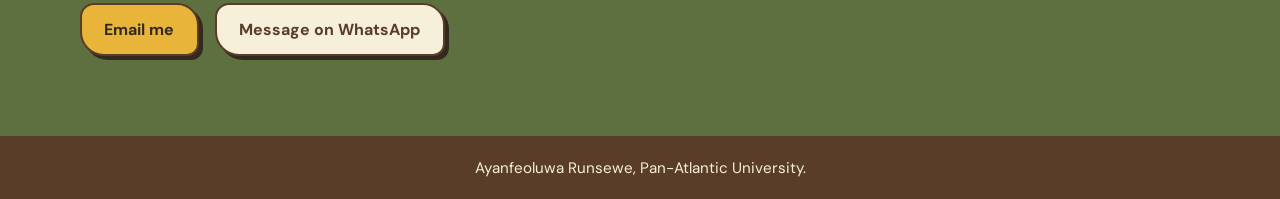
==== commit 2a90fb0e: "another update part 2" ====
--- a/index.html
+++ b/index.html
@@ -4,6 +4,10 @@
   <meta charset="UTF-8">
   <meta name="viewport" content="width=device-width, initial-scale=1.0">
   <title>Ayanfeoluwa Runsewe | Portfolio</title>
+  <script>
+    /* apply a saved theme before the page paints, so there is no flash */
+    try { if (localStorage.getItem("theme") === "dark") document.documentElement.dataset.theme = "dark"; } catch (e) {}
+  </script>
   <link rel="preconnect" href="https://fonts.googleapis.com">
   <link rel="preconnect" href="https://fonts.gstatic.com" crossorigin>
   <link href="https://fonts.googleapis.com/css2?family=Caprasimo&family=Caveat:wght@500;700&family=DM+Sans:wght@400;500;700&display=swap" rel="stylesheet">
@@ -16,6 +20,7 @@
         <li><a href="#about">About</a></li>
         <li><a href="#skills">Skills</a></li>
         <li><a href="#projects">Projects</a></li>
+        <li><button class="theme-toggle" type="button">Night mode</button></li>
         <li><a class="nav-cta" href="#contact">Get in touch</a></li>
       </ul>
     </nav>
@@ -136,7 +141,7 @@
   </main>
 
   <footer>
-    <p>Ayanfeoluwa Runsewe, CSC 419, Pan-Atlantic University.</p>
+    <p>Ayanfeoluwa Runsewe, Pan-Atlantic University.</p>
   </footer>
 
   <script src="js/main.js"></script>
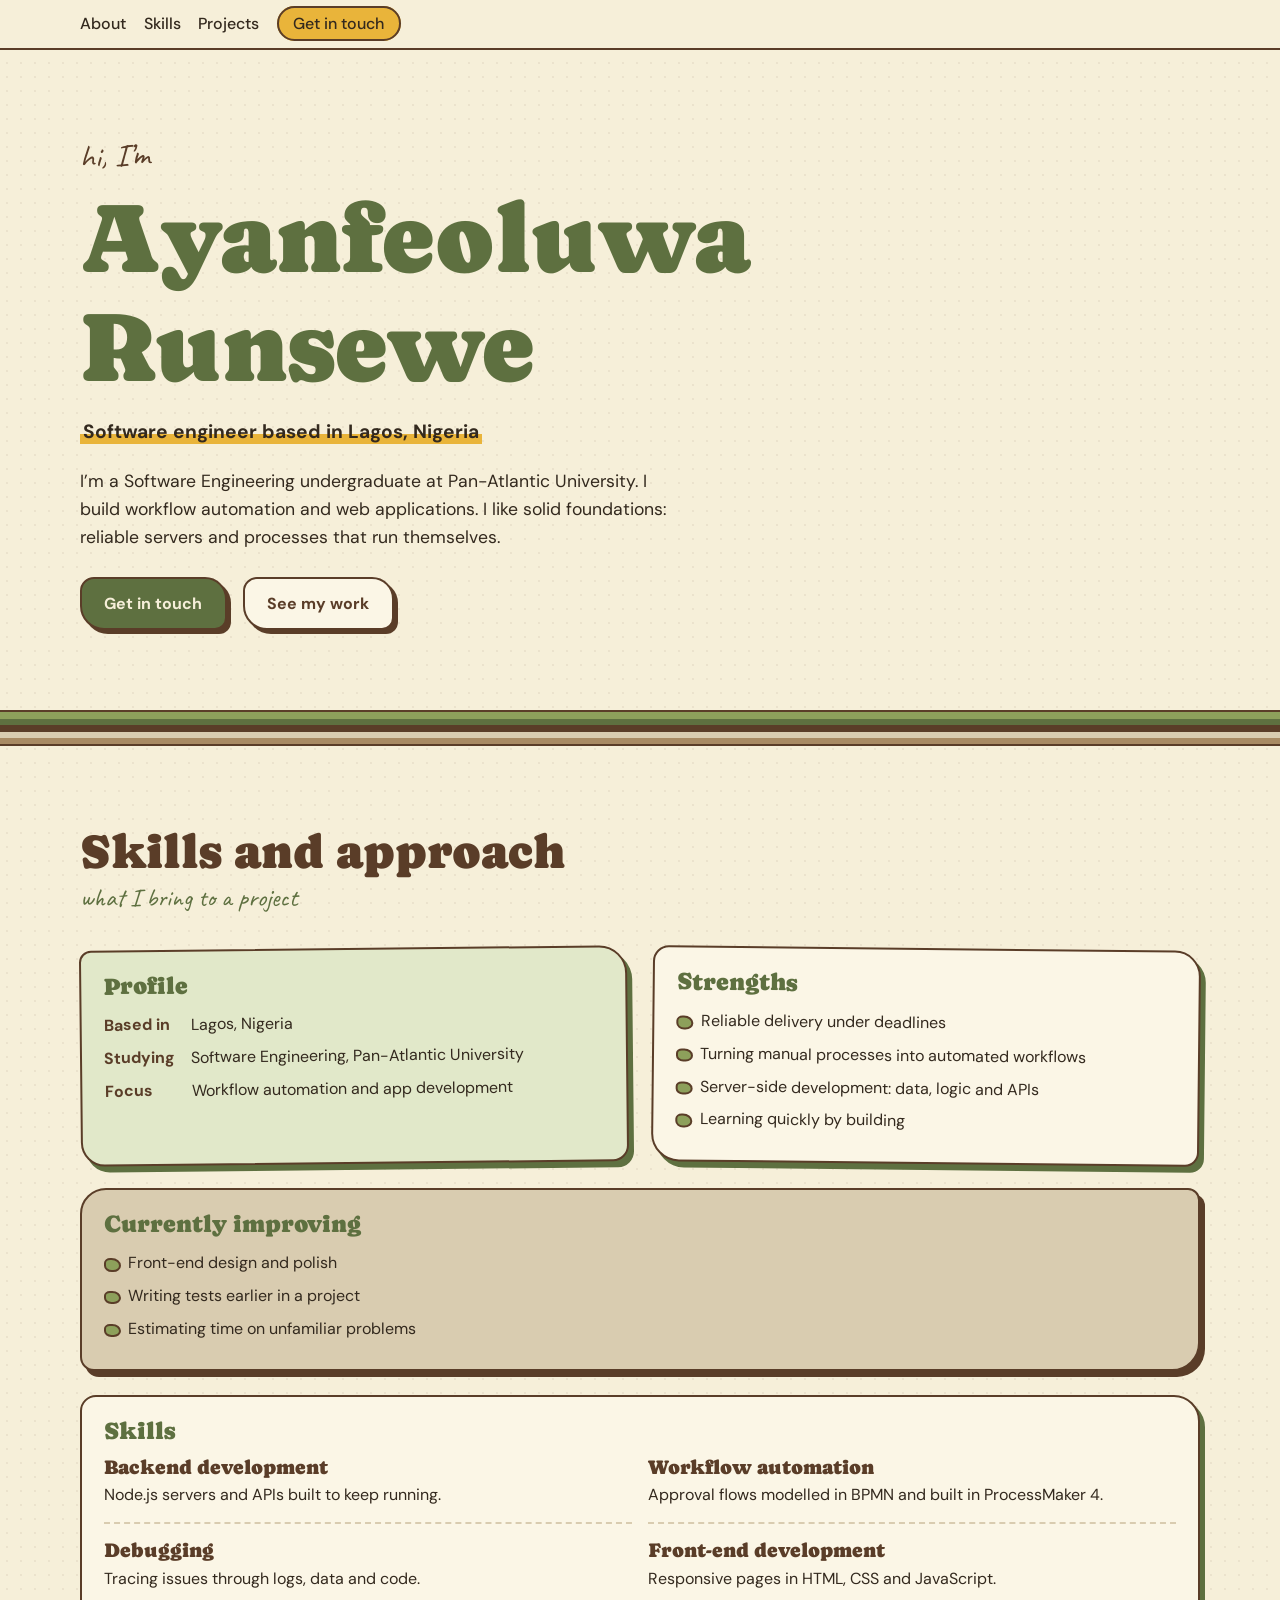
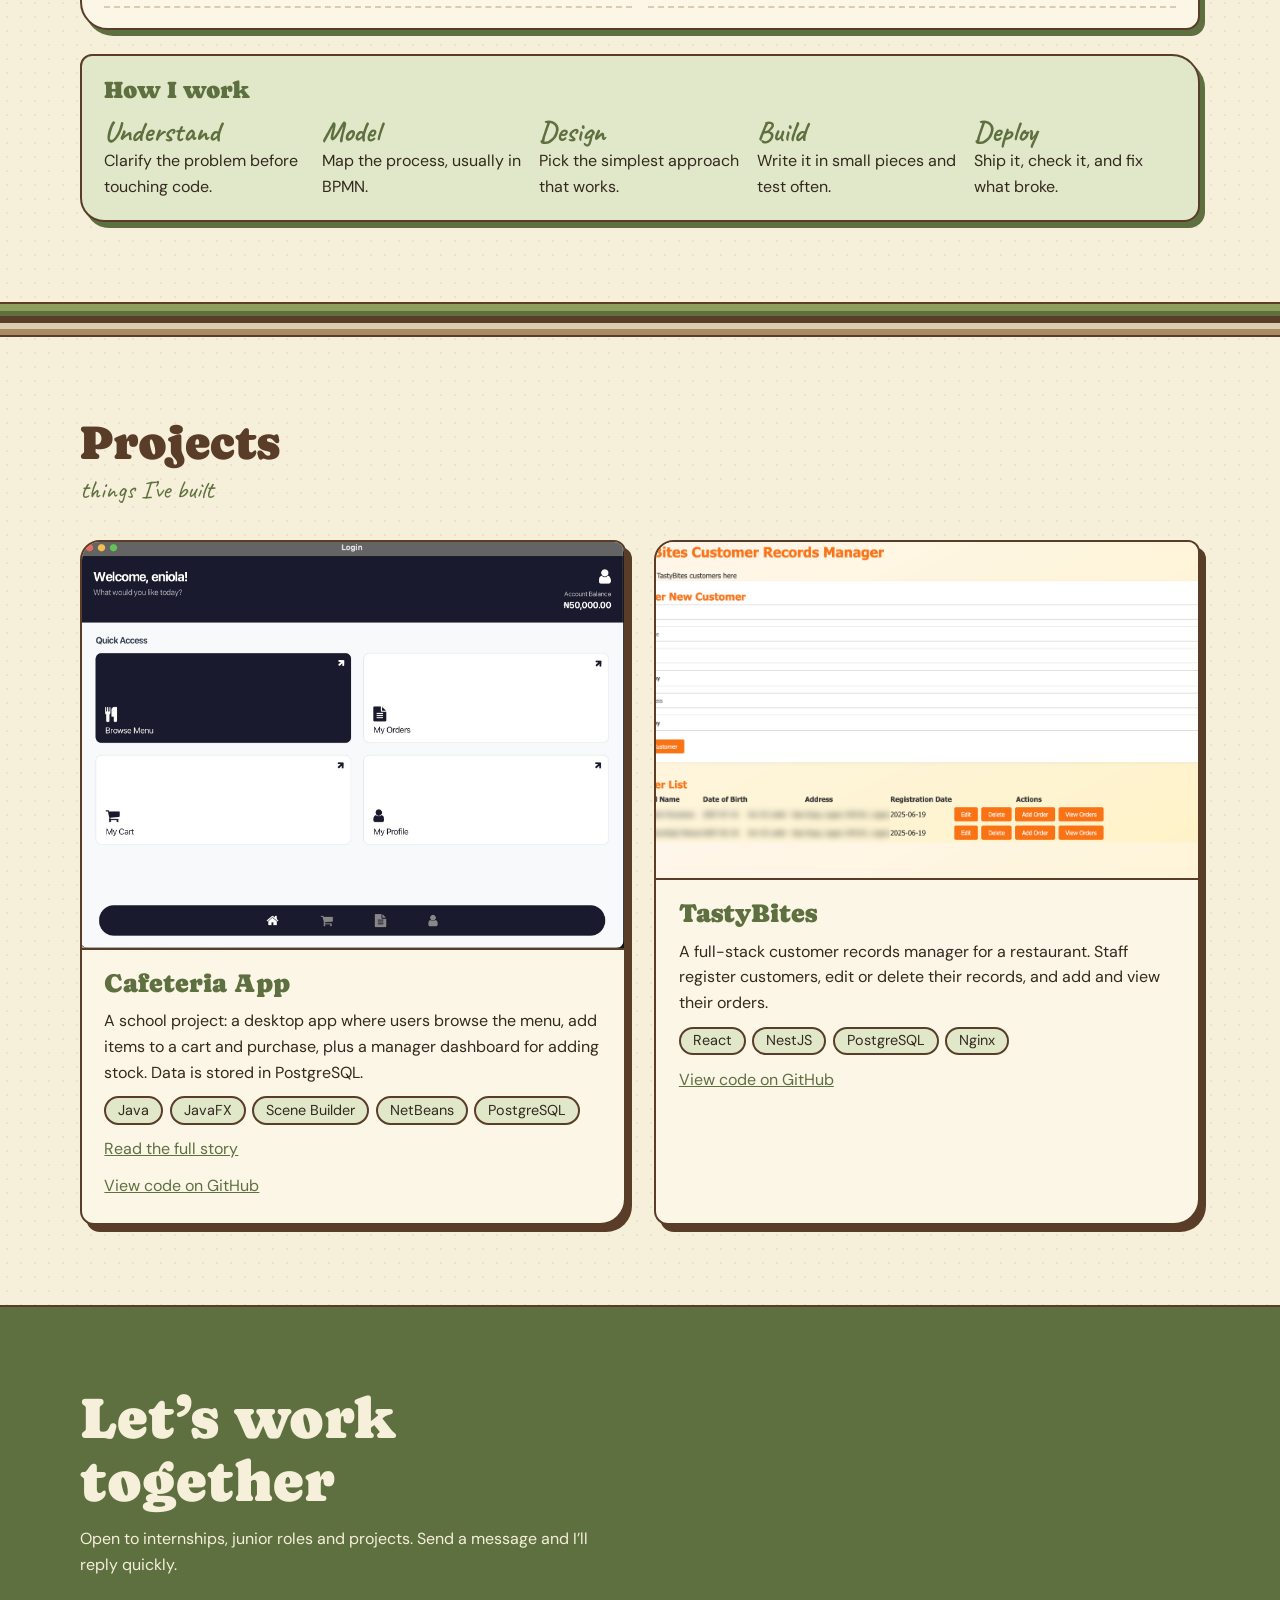
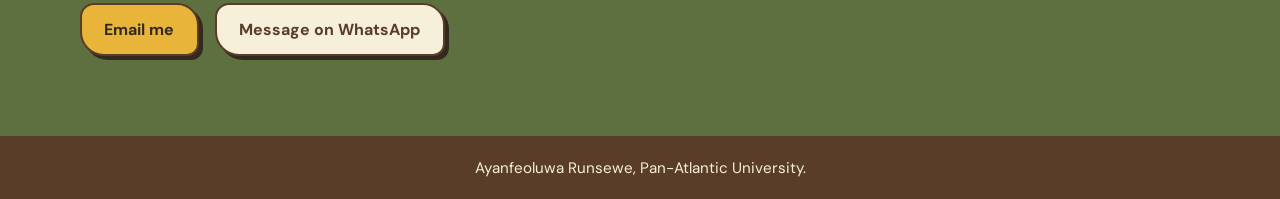
==== commit 0e4bec13: "undo update" ====
--- a/index.html
+++ b/index.html
@@ -4,10 +4,6 @@
   <meta charset="UTF-8">
   <meta name="viewport" content="width=device-width, initial-scale=1.0">
   <title>Ayanfeoluwa Runsewe | Portfolio</title>
-  <script>
-    /* apply a saved theme before the page paints, so there is no flash */
-    try { if (localStorage.getItem("theme") === "dark") document.documentElement.dataset.theme = "dark"; } catch (e) {}
-  </script>
   <link rel="preconnect" href="https://fonts.googleapis.com">
   <link rel="preconnect" href="https://fonts.gstatic.com" crossorigin>
   <link href="https://fonts.googleapis.com/css2?family=Caprasimo&family=Caveat:wght@500;700&family=DM+Sans:wght@400;500;700&display=swap" rel="stylesheet">
@@ -20,7 +16,6 @@
         <li><a href="#about">About</a></li>
         <li><a href="#skills">Skills</a></li>
         <li><a href="#projects">Projects</a></li>
-        <li><button class="theme-toggle" type="button">Night mode</button></li>
         <li><a class="nav-cta" href="#contact">Get in touch</a></li>
       </ul>
     </nav>
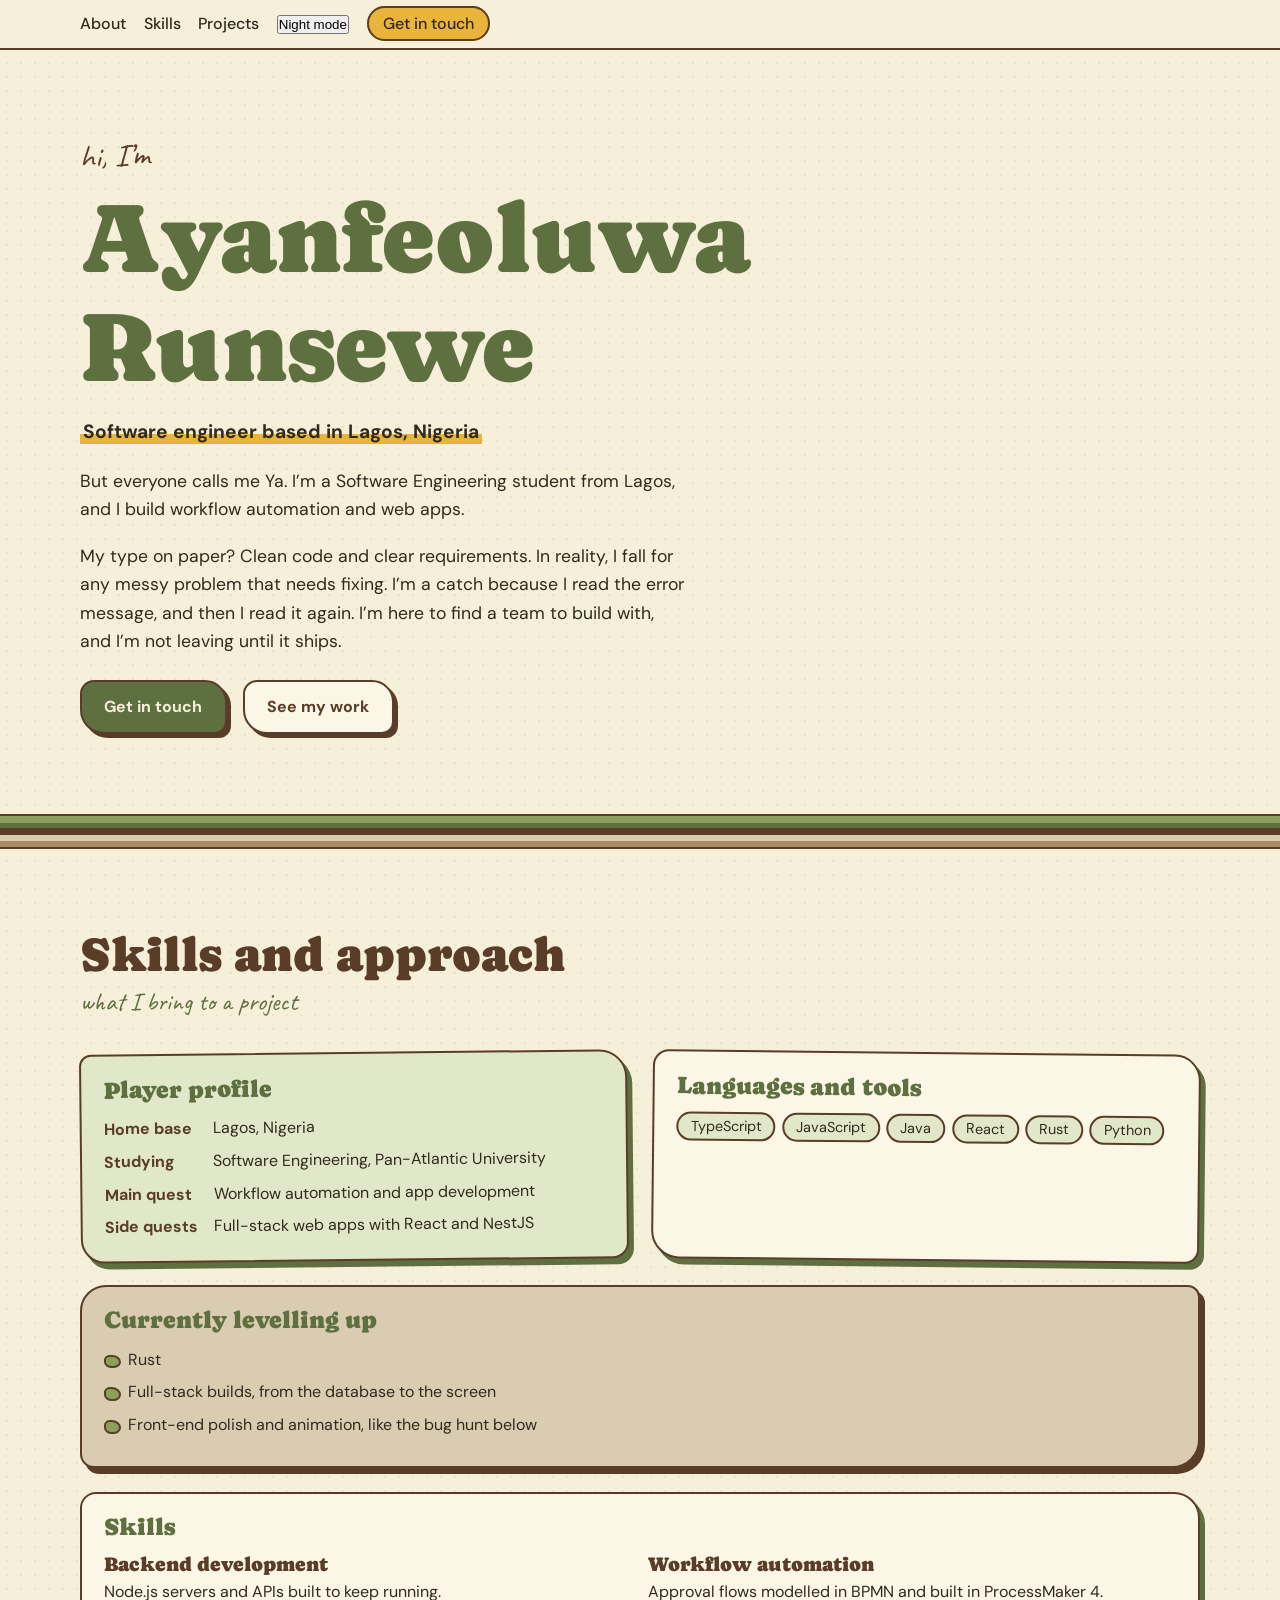
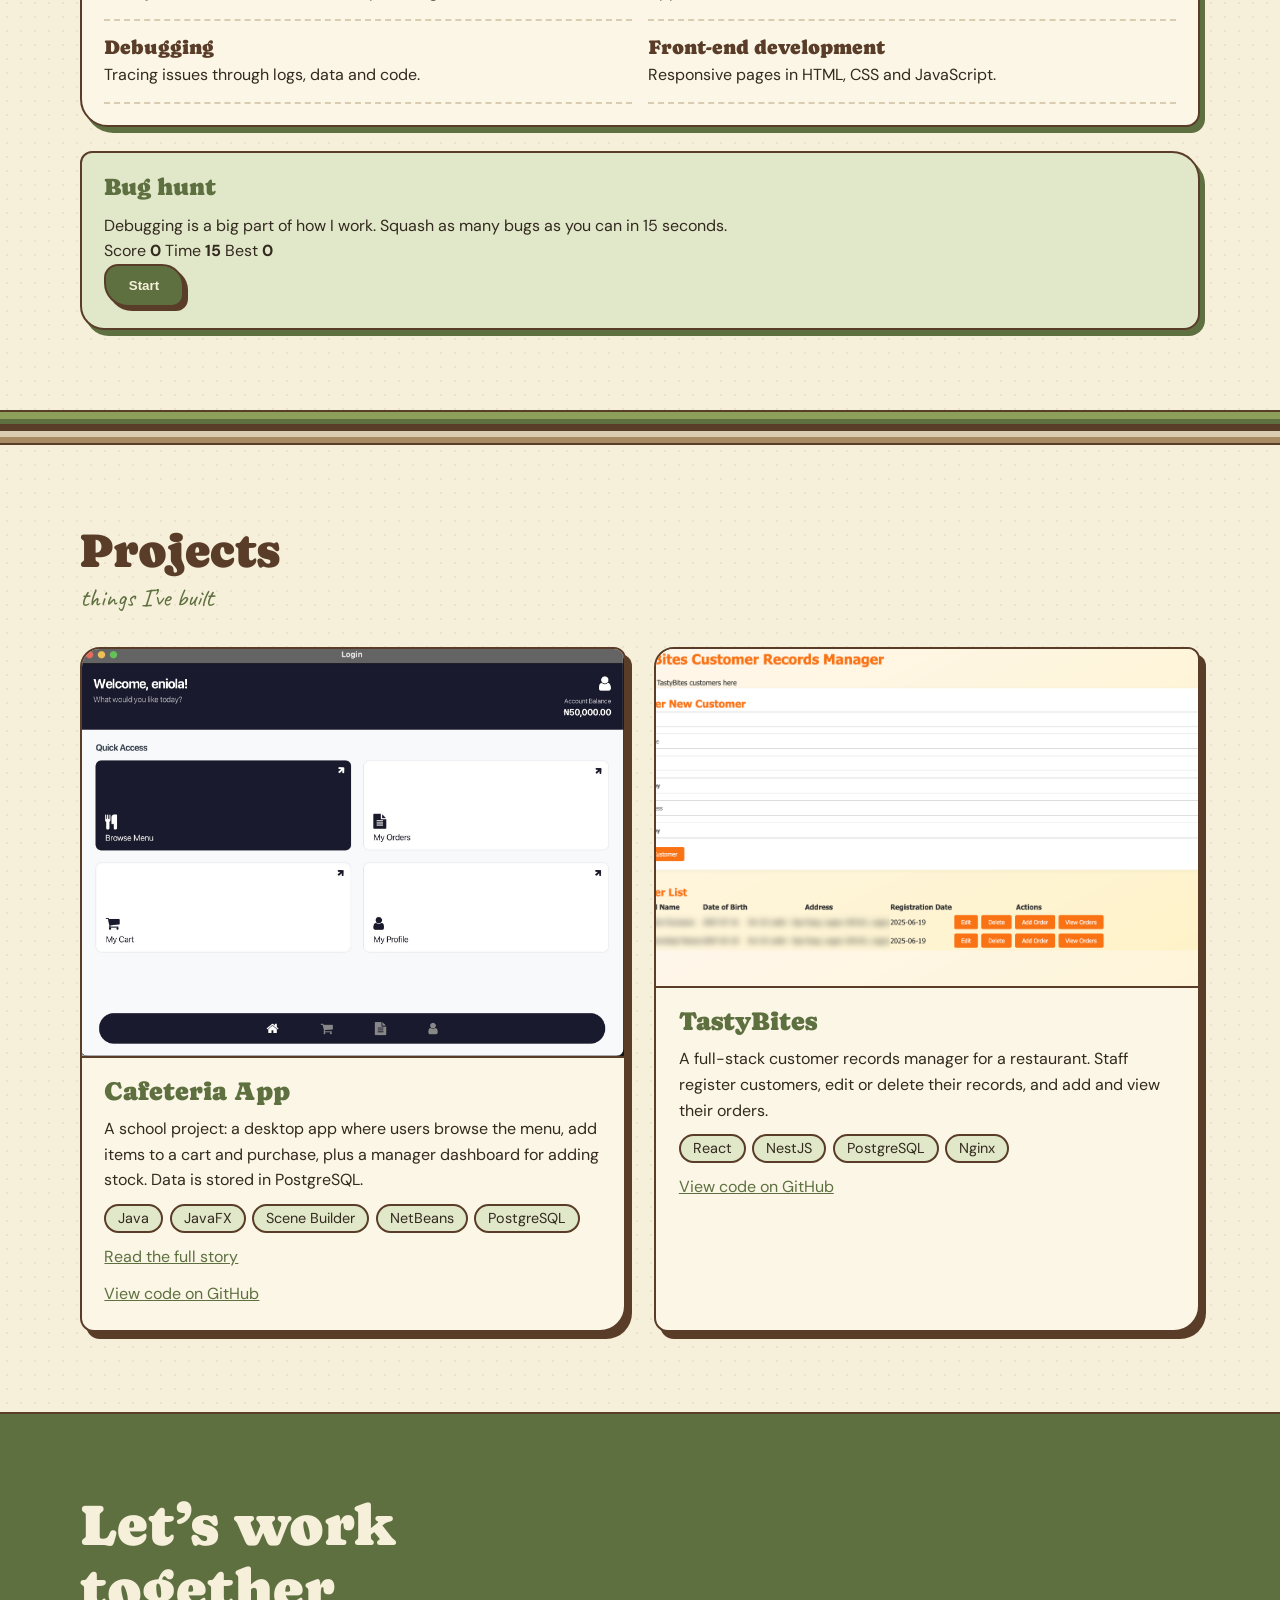
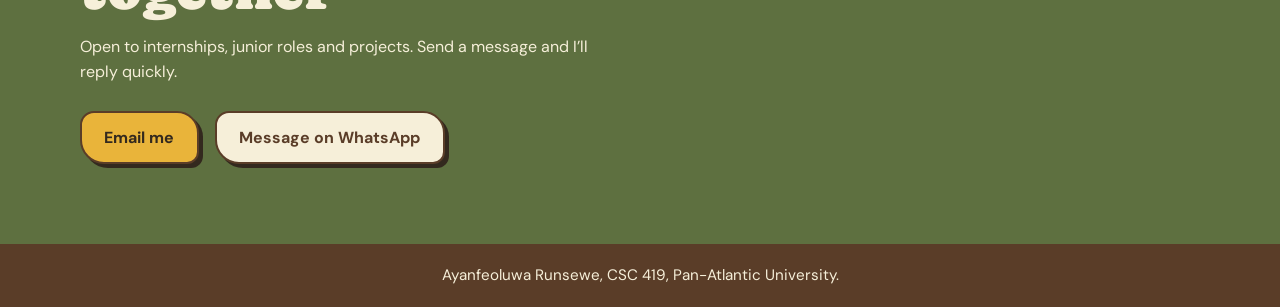
==== commit 3803b83a: "Update languages and tools" ====
--- a/index.html
+++ b/index.html
@@ -4,6 +4,10 @@
   <meta charset="UTF-8">
   <meta name="viewport" content="width=device-width, initial-scale=1.0">
   <title>Ayanfeoluwa Runsewe | Portfolio</title>
+  <script>
+    /* apply a saved theme before the page paints, so there is no flash */
+    try { if (localStorage.getItem("theme") === "dark") document.documentElement.dataset.theme = "dark"; } catch (e) {}
+  </script>
   <link rel="preconnect" href="https://fonts.googleapis.com">
   <link rel="preconnect" href="https://fonts.gstatic.com" crossorigin>
   <link href="https://fonts.googleapis.com/css2?family=Caprasimo&family=Caveat:wght@500;700&family=DM+Sans:wght@400;500;700&display=swap" rel="stylesheet">
@@ -16,6 +20,7 @@
         <li><a href="#about">About</a></li>
         <li><a href="#skills">Skills</a></li>
         <li><a href="#projects">Projects</a></li>
+        <li><button class="theme-toggle" type="button">Night mode</button></li>
         <li><a class="nav-cta" href="#contact">Get in touch</a></li>
       </ul>
     </nav>
@@ -27,9 +32,14 @@
       <h1>Ayanfeoluwa Runsewe</h1>
       <p class="role"><span>Software engineer based in Lagos, Nigeria</span></p>
       <p class="lede">
-        I’m a Software Engineering undergraduate at Pan-Atlantic University.
-        I build workflow automation and web applications. I like solid
-        foundations: reliable servers and processes that run themselves.
+        But everyone calls me Ya. I’m a Software Engineering student from Lagos,
+        and I build workflow automation and web apps.
+      </p>
+      <p class="lede">
+        My type on paper? Clean code and clear requirements. In reality, I fall for
+        any messy problem that needs fixing. I’m a catch because I read the error
+        message, and then I read it again. I’m here to find a team to build with,
+        and I’m not leaving until it ships.
       </p>
       <div class="hero-actions">
         <a class="btn" href="#contact">Get in touch</a>
@@ -45,30 +55,29 @@
 
       <div class="grid">
         <article class="card moss">
-          <h3>Profile</h3>
+          <h3>Player profile</h3>
           <dl class="facts">
-            <dt>Based in</dt><dd>Lagos, Nigeria</dd>
+            <dt>Home base</dt><dd>Lagos, Nigeria</dd>
             <dt>Studying</dt><dd>Software Engineering, Pan-Atlantic University</dd>
-            <dt>Focus</dt><dd>Workflow automation and app development</dd>
+            <dt>Main quest</dt><dd>Workflow automation and app development</dd>
+            <dt>Side quests</dt><dd>Full-stack web apps with React and NestJS</dd>
           </dl>
         </article>
 
         <article class="card">
-          <h3>Strengths</h3>
-          <ul class="bullets">
-            <li>Reliable delivery under deadlines</li>
-            <li>Turning manual processes into automated workflows</li>
-            <li>Server-side development: data, logic and APIs</li>
-            <li>Learning quickly by building</li>
+          <h3>Languages and tools</h3>
+          <ul class="stack">
+            <li>TypeScript</li><li>JavaScript</li><li>Java</li><li>React</li><li>Rust</li><li>Python</li>
           </ul>
         </article>
 
         <article class="card wide stone">
-          <h3>Currently improving</h3>
+          <h3>Currently levelling up</h3>
+          <!-- EDIT: change these to what you are really working on -->
           <ul class="bullets">
-            <li>Front-end design and polish</li>
-            <li>Writing tests earlier in a project</li>
-            <li>Estimating time on unfamiliar problems</li>
+            <li>Rust</li>
+            <li>Full-stack builds, from the database to the screen</li>
+            <li>Front-end polish and animation, like the bug hunt below</li>
           </ul>
         </article>
 
@@ -83,14 +92,17 @@
         </article>
 
         <article class="card wide moss">
-          <h3>How I work</h3>
-          <ol class="steps">
-            <li><b>Understand</b>Clarify the problem before touching code.</li>
-            <li><b>Model</b>Map the process, usually in BPMN.</li>
-            <li><b>Design</b>Pick the simplest approach that works.</li>
-            <li><b>Build</b>Write it in small pieces and test often.</li>
-            <li><b>Deploy</b>Ship it, check it, and fix what broke.</li>
-          </ol>
+          <h3>Bug hunt</h3>
+          <p>Debugging is a big part of how I work. Squash as many bugs as you can in 15 seconds.</p>
+          <div class="game-bar">
+            <span>Score <b id="score">0</b></span>
+            <span>Time <b id="time">15</b></span>
+            <span>Best <b id="best">0</b></span>
+          </div>
+          <div class="game-field" id="field">
+            <button type="button" class="bug" id="bug" aria-label="Squash the bug" hidden></button>
+            <button type="button" class="btn" id="start">Start</button>
+          </div>
         </article>
       </div>
     </section>
@@ -136,7 +148,7 @@
   </main>
 
   <footer>
-    <p>Ayanfeoluwa Runsewe, Pan-Atlantic University.</p>
+    <p>Ayanfeoluwa Runsewe, CSC 419, Pan-Atlantic University.</p>
   </footer>
 
   <script src="js/main.js"></script>
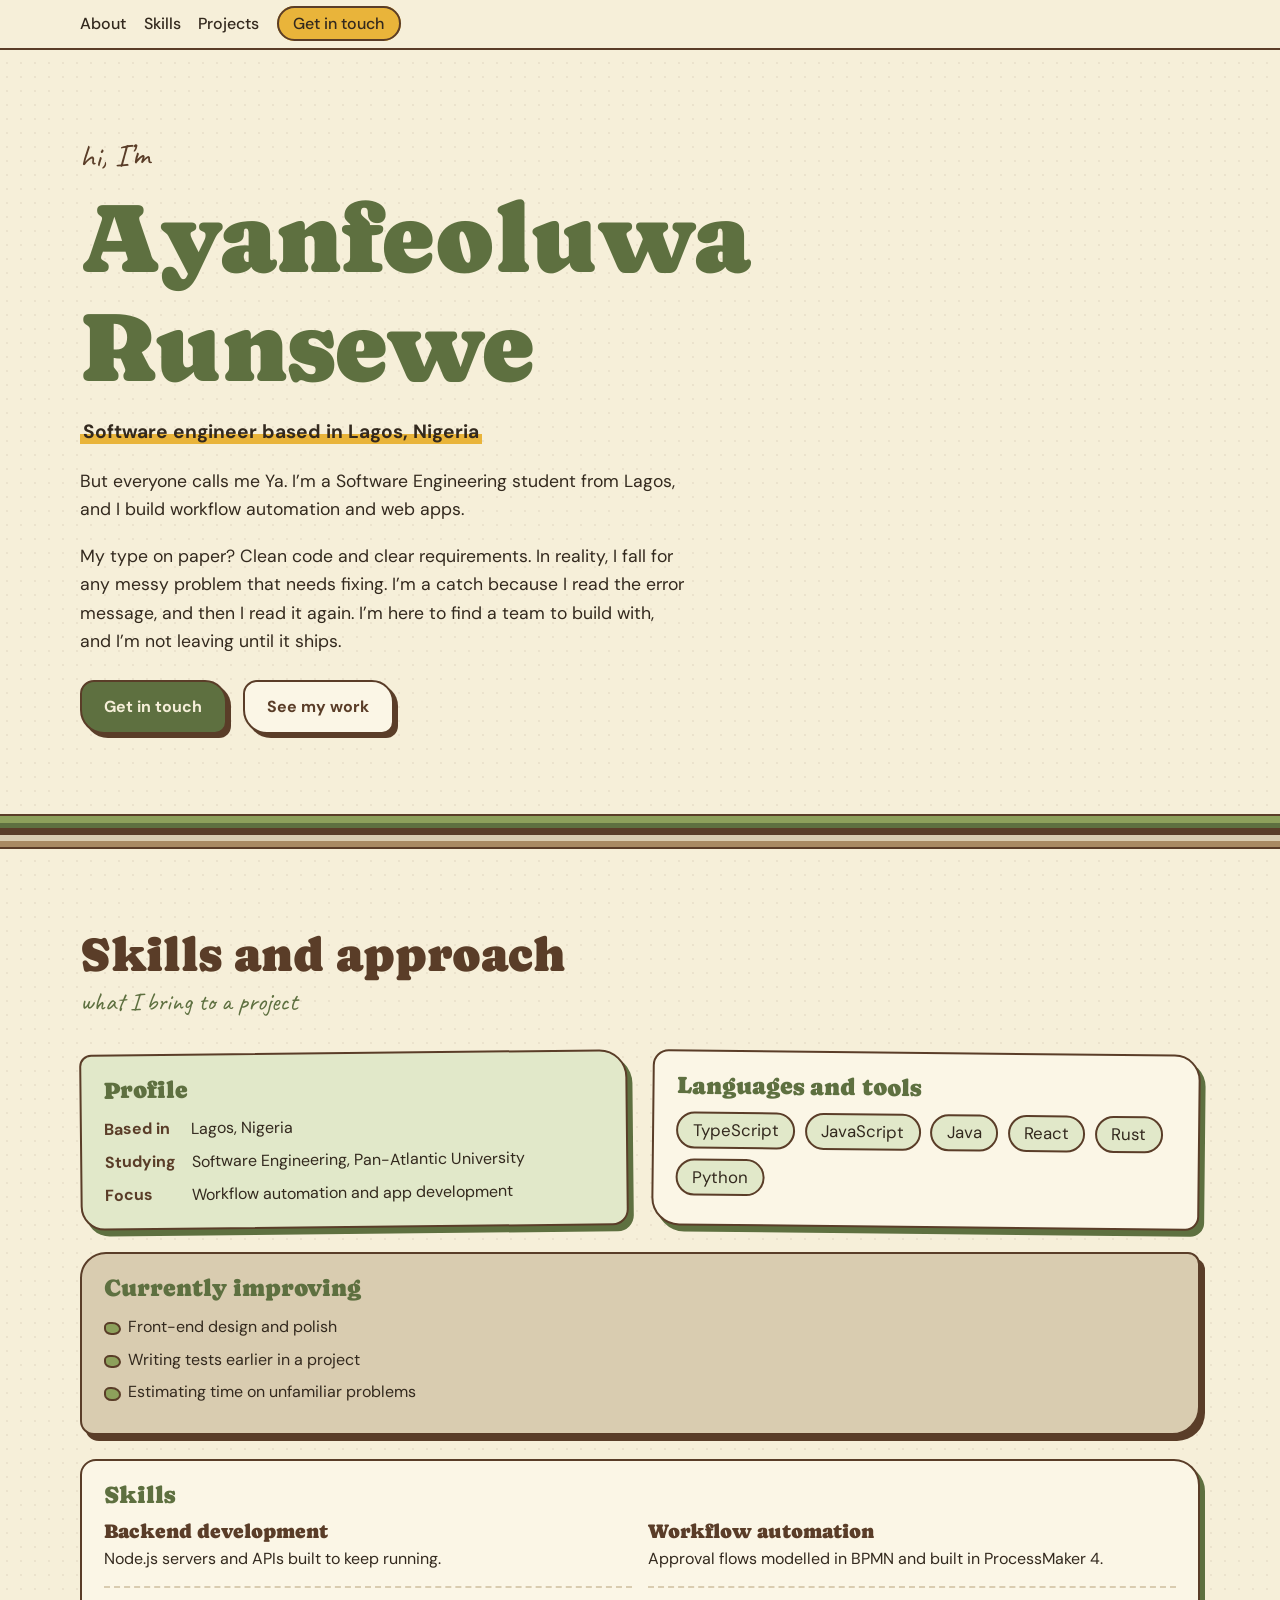
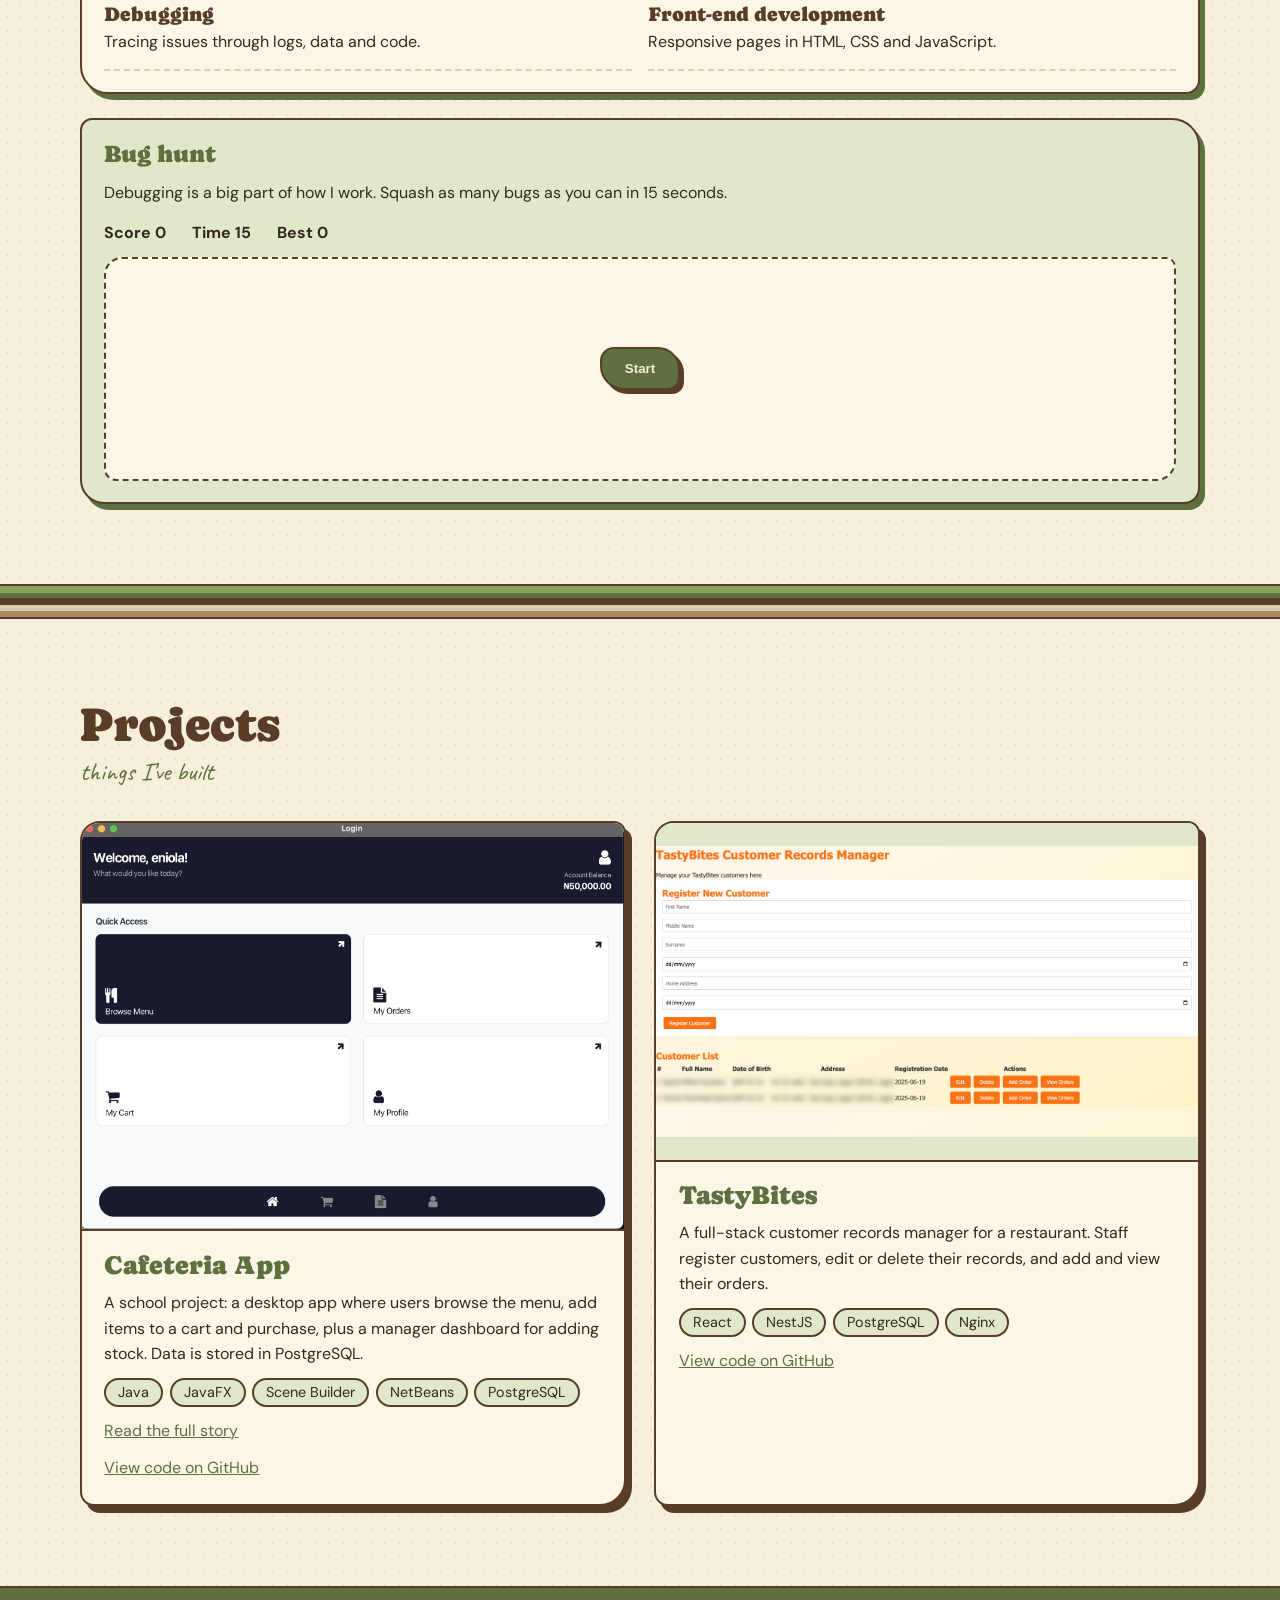
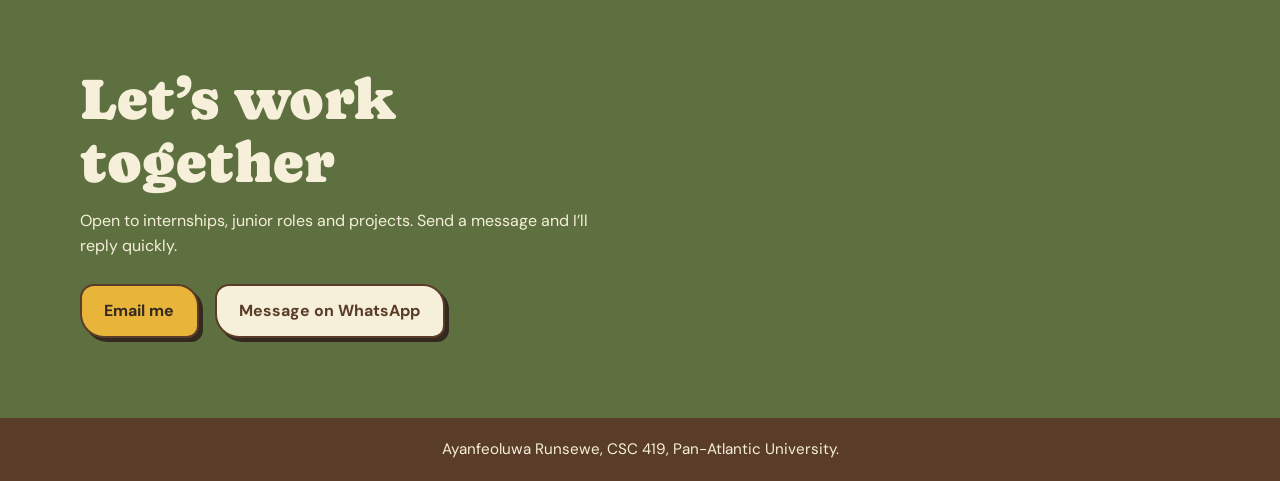
==== commit c24820b9: "fix bugs" ====
--- a/index.html
+++ b/index.html
@@ -4,10 +4,6 @@
   <meta charset="UTF-8">
   <meta name="viewport" content="width=device-width, initial-scale=1.0">
   <title>Ayanfeoluwa Runsewe | Portfolio</title>
-  <script>
-    /* apply a saved theme before the page paints, so there is no flash */
-    try { if (localStorage.getItem("theme") === "dark") document.documentElement.dataset.theme = "dark"; } catch (e) {}
-  </script>
   <link rel="preconnect" href="https://fonts.googleapis.com">
   <link rel="preconnect" href="https://fonts.gstatic.com" crossorigin>
   <link href="https://fonts.googleapis.com/css2?family=Caprasimo&family=Caveat:wght@500;700&family=DM+Sans:wght@400;500;700&display=swap" rel="stylesheet">
@@ -20,7 +16,6 @@
         <li><a href="#about">About</a></li>
         <li><a href="#skills">Skills</a></li>
         <li><a href="#projects">Projects</a></li>
-        <li><button class="theme-toggle" type="button">Night mode</button></li>
         <li><a class="nav-cta" href="#contact">Get in touch</a></li>
       </ul>
     </nav>
@@ -55,12 +50,11 @@
 
       <div class="grid">
         <article class="card moss">
-          <h3>Player profile</h3>
+          <h3>Profile</h3>
           <dl class="facts">
-            <dt>Home base</dt><dd>Lagos, Nigeria</dd>
+            <dt>Based in</dt><dd>Lagos, Nigeria</dd>
             <dt>Studying</dt><dd>Software Engineering, Pan-Atlantic University</dd>
-            <dt>Main quest</dt><dd>Workflow automation and app development</dd>
-            <dt>Side quests</dt><dd>Full-stack web apps with React and NestJS</dd>
+            <dt>Focus</dt><dd>Workflow automation and app development</dd>
           </dl>
         </article>
 
@@ -72,12 +66,11 @@
         </article>
 
         <article class="card wide stone">
-          <h3>Currently levelling up</h3>
-          <!-- EDIT: change these to what you are really working on -->
+          <h3>Currently improving</h3>
           <ul class="bullets">
-            <li>Rust</li>
-            <li>Full-stack builds, from the database to the screen</li>
-            <li>Front-end polish and animation, like the bug hunt below</li>
+            <li>Front-end design and polish</li>
+            <li>Writing tests earlier in a project</li>
+            <li>Estimating time on unfamiliar problems</li>
           </ul>
         </article>
 
--- a/css/style.css
+++ b/css/style.css
@@ -27,6 +27,7 @@
 }
 img { max-width: 100%; display: block; }
 ul, ol { list-style: none; }
+[hidden] { display: none !important; }
 a { color: var(--moss); }
 :focus-visible { outline: 3px solid var(--marigold); outline-offset: 3px; }
 h1, h2, h3, h4 { font-family: var(--font-display); font-weight: 400; line-height: 1.1; overflow-wrap: anywhere; }
@@ -104,7 +105,7 @@
   border: 2.5px solid var(--soil); border-radius: 20px 12px 26px 14px; box-shadow: 6px 7px 0 var(--soil);
 }
 .shot { aspect-ratio: 16 / 10; background: var(--moss-pale); border-bottom: 2.5px solid var(--soil); }
-.shot img { width: 100%; height: 100%; object-fit: cover; }
+.shot img { width: 100%; height: 100%; object-fit: contain; }
 .project-body { display: grid; align-content: start; gap: 0.7rem; padding: 1.2rem 1.4rem 1.5rem; }
 .project-body h3 { font-size: 1.6rem; color: var(--moss); }
 .stack { display: flex; flex-wrap: wrap; gap: 0.4rem; }
@@ -139,4 +140,26 @@
 .shots { display: grid; grid-template-columns: repeat(auto-fit, minmax(16rem, 1fr)); gap: 1.6rem; margin-top: 1.4rem; }
 .shots figure { overflow: hidden; background: var(--paper); border: 2.5px solid var(--soil); border-radius: 18px 12px 22px 14px; box-shadow: 5px 6px 0 var(--soil); }
 .shots figcaption { padding: 0.6rem 1rem; font-family: var(--font-note); font-size: 1.5rem; color: var(--soil); }
-.card p { max-width: 60ch; }+.card p { max-width: 60ch; }
+
+/* bigger chips inside cards */
+.card .stack { gap: 0.6rem; }
+.card .stack li { font-size: 1.05rem; padding: 0.2rem 0.9rem; }
+
+/* bug hunt game */
+.game-bar { display: flex; flex-wrap: wrap; gap: 0.4rem 1.6rem; margin: 0.9rem 0 0.7rem; font-weight: 700; }
+.game-field {
+  position: relative; display: flex; align-items: center; justify-content: center; height: 14rem; overflow: hidden;
+  user-select: none; touch-action: manipulation;
+  background: var(--paper); border: 2.5px dashed var(--soil); border-radius: 18px 10px 20px 12px;
+}
+.bug {
+  position: absolute; z-index: 1; width: 2.9rem; height: 2.9rem; padding: 0; cursor: pointer; touch-action: manipulation;
+  background: var(--matcha); border: 2.5px solid var(--soil); border-radius: 50% 50% 45% 45%;
+  transform: translate(-50%, -50%); transition: left 0.3s, top 0.3s; animation: wiggle 0.4s infinite alternate;
+}
+.bug::before, .bug::after { content: ""; position: absolute; top: 30%; width: 0.5rem; height: 0.5rem; border-radius: 50%; background: var(--ink); }
+.bug::before { left: 22%; }
+.bug::after { right: 22%; }
+@keyframes wiggle { from { rotate: -8deg; } to { rotate: 8deg; } }
+@media (prefers-reduced-motion: reduce) { .bug { animation: none; transition: none; } }
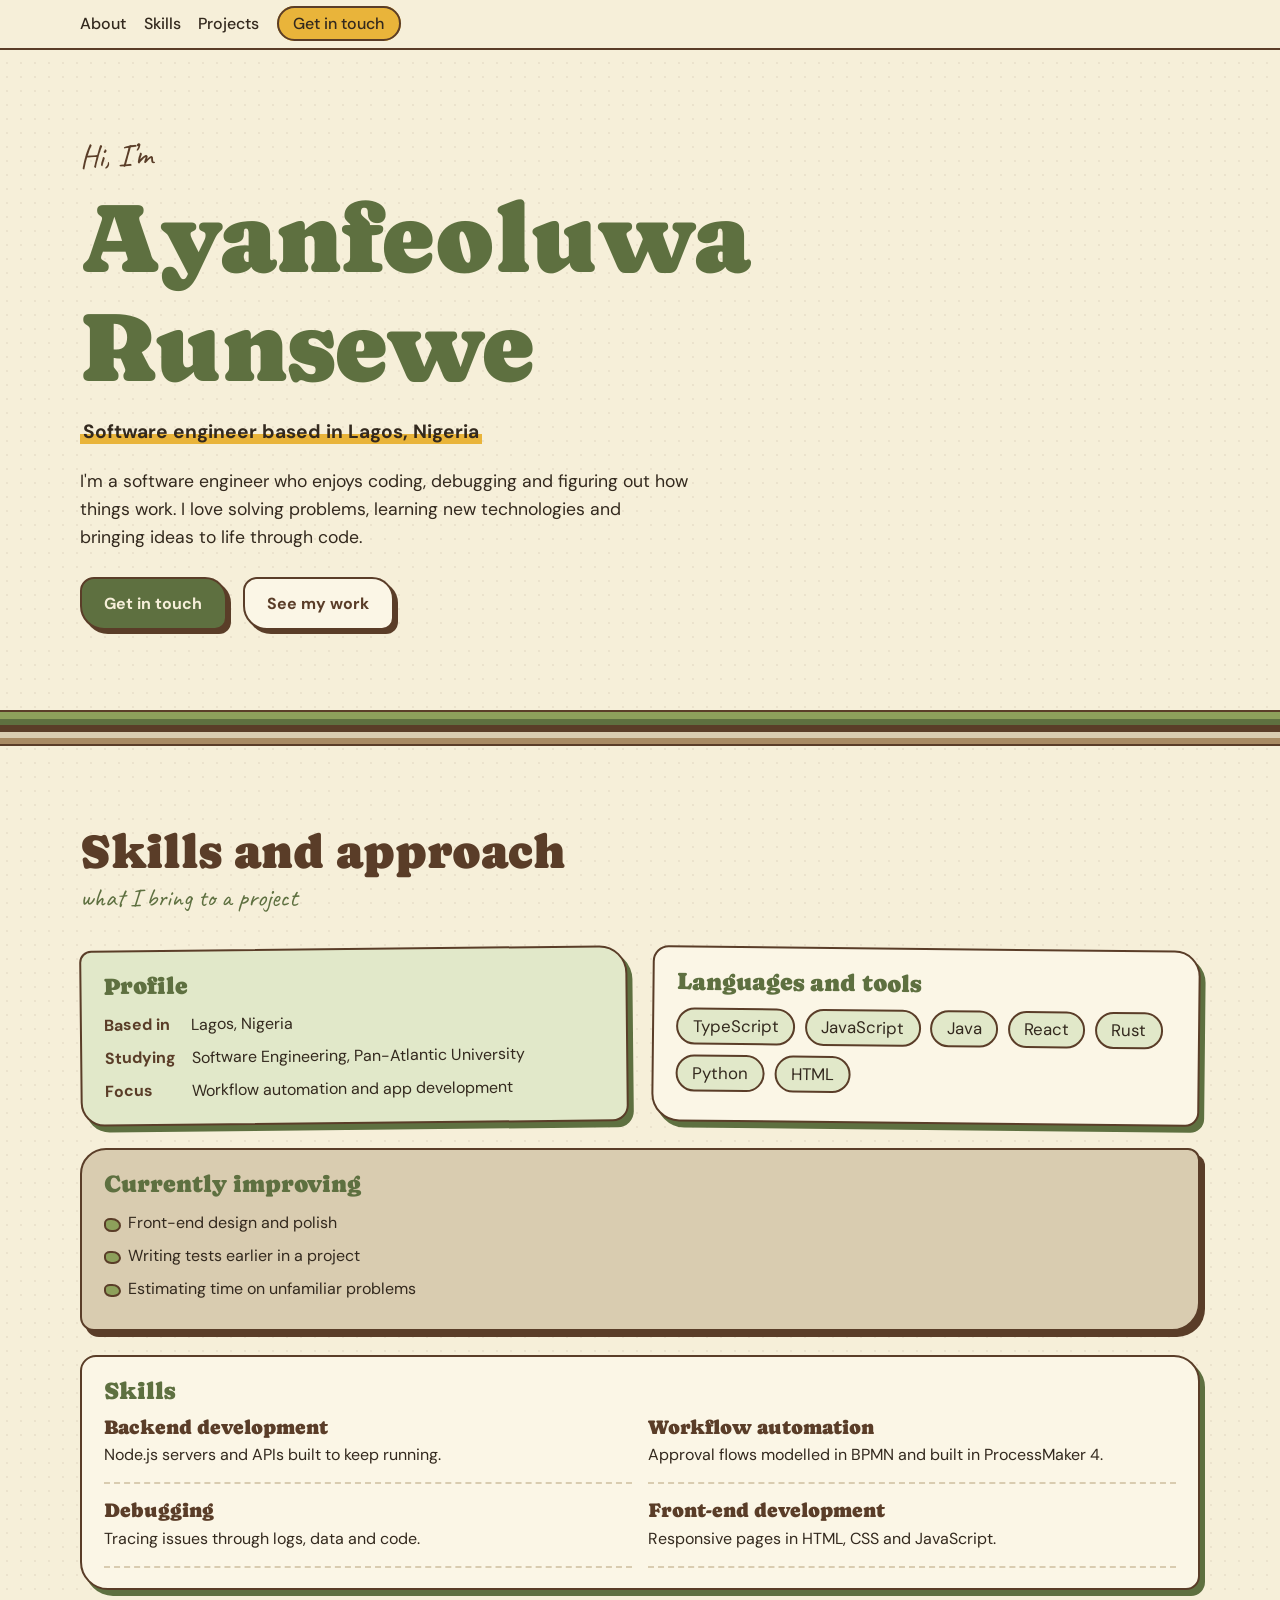
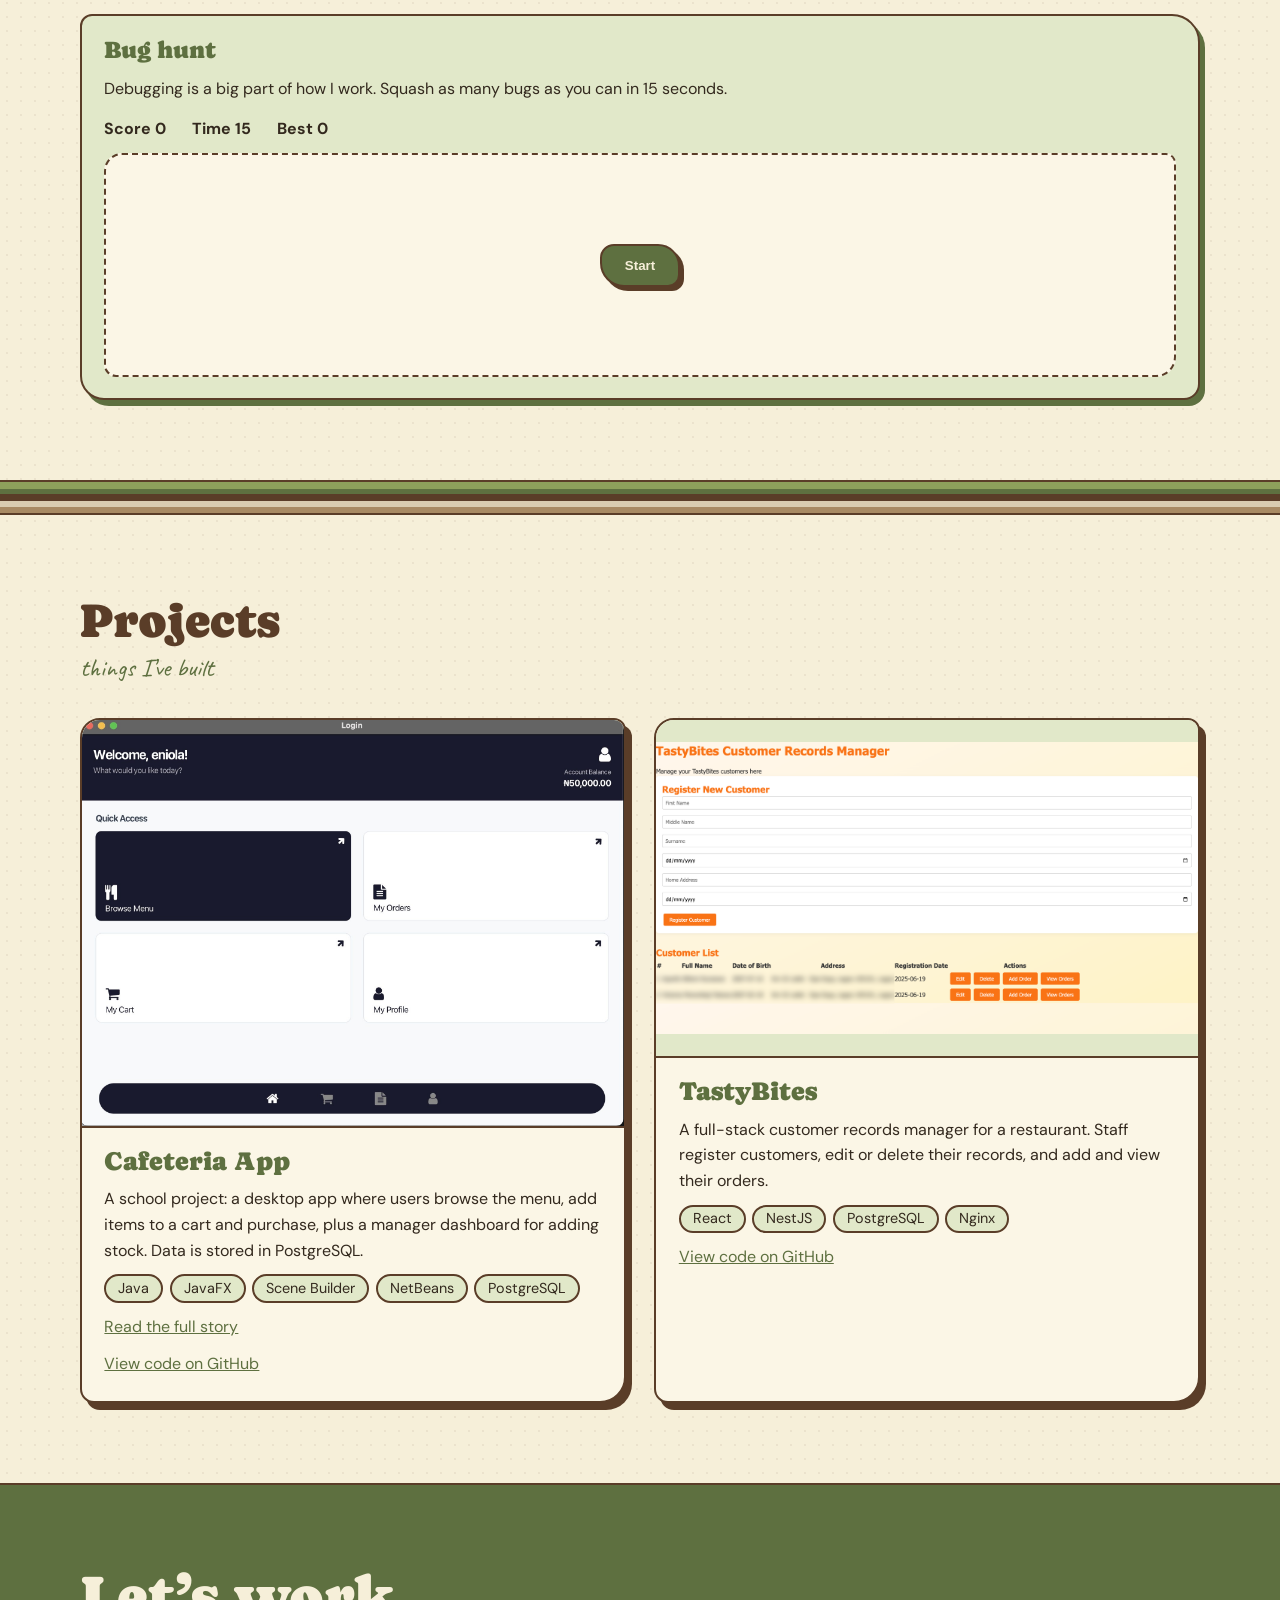
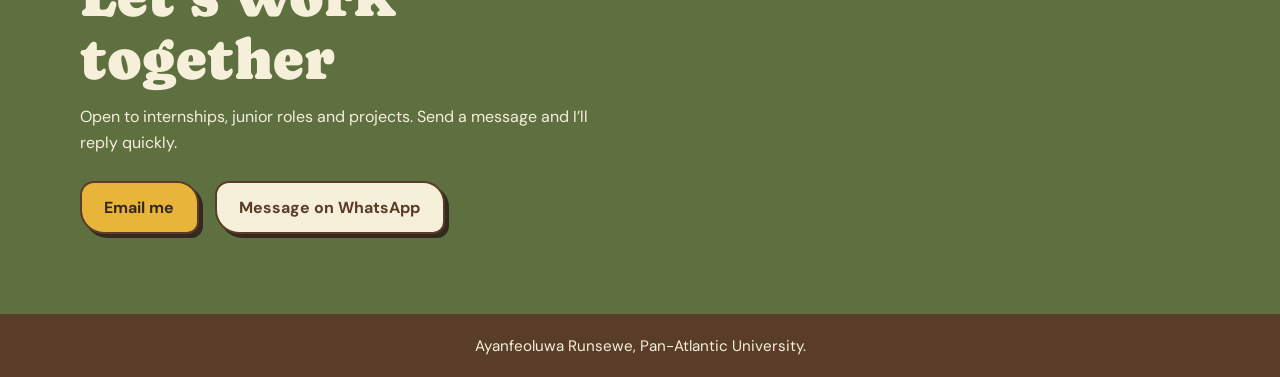
==== commit 3e42f1af: "update" ====
--- a/index.html
+++ b/index.html
@@ -23,18 +23,12 @@
 
   <main id="top">
     <section id="about" class="hero">
-      <p class="note">hi, I’m</p>
+      <p class="note">Hi, I’m</p>
       <h1>Ayanfeoluwa Runsewe</h1>
       <p class="role"><span>Software engineer based in Lagos, Nigeria</span></p>
       <p class="lede">
-        But everyone calls me Ya. I’m a Software Engineering student from Lagos,
-        and I build workflow automation and web apps.
-      </p>
-      <p class="lede">
-        My type on paper? Clean code and clear requirements. In reality, I fall for
-        any messy problem that needs fixing. I’m a catch because I read the error
-        message, and then I read it again. I’m here to find a team to build with,
-        and I’m not leaving until it ships.
+         I'm a software engineer who enjoys coding, debugging and figuring out how things work. 
+         I love solving problems, learning new technologies and bringing ideas to life through code.
       </p>
       <div class="hero-actions">
         <a class="btn" href="#contact">Get in touch</a>
@@ -61,7 +55,7 @@
         <article class="card">
           <h3>Languages and tools</h3>
           <ul class="stack">
-            <li>TypeScript</li><li>JavaScript</li><li>Java</li><li>React</li><li>Rust</li><li>Python</li>
+            <li>TypeScript</li><li>JavaScript</li><li>Java</li><li>React</li><li>Rust</li><li>Python</li><li>HTML</li>
           </ul>
         </article>
 
@@ -141,7 +135,7 @@
   </main>
 
   <footer>
-    <p>Ayanfeoluwa Runsewe, CSC 419, Pan-Atlantic University.</p>
+    <p>Ayanfeoluwa Runsewe, Pan-Atlantic University.</p>
   </footer>
 
   <script src="js/main.js"></script>
